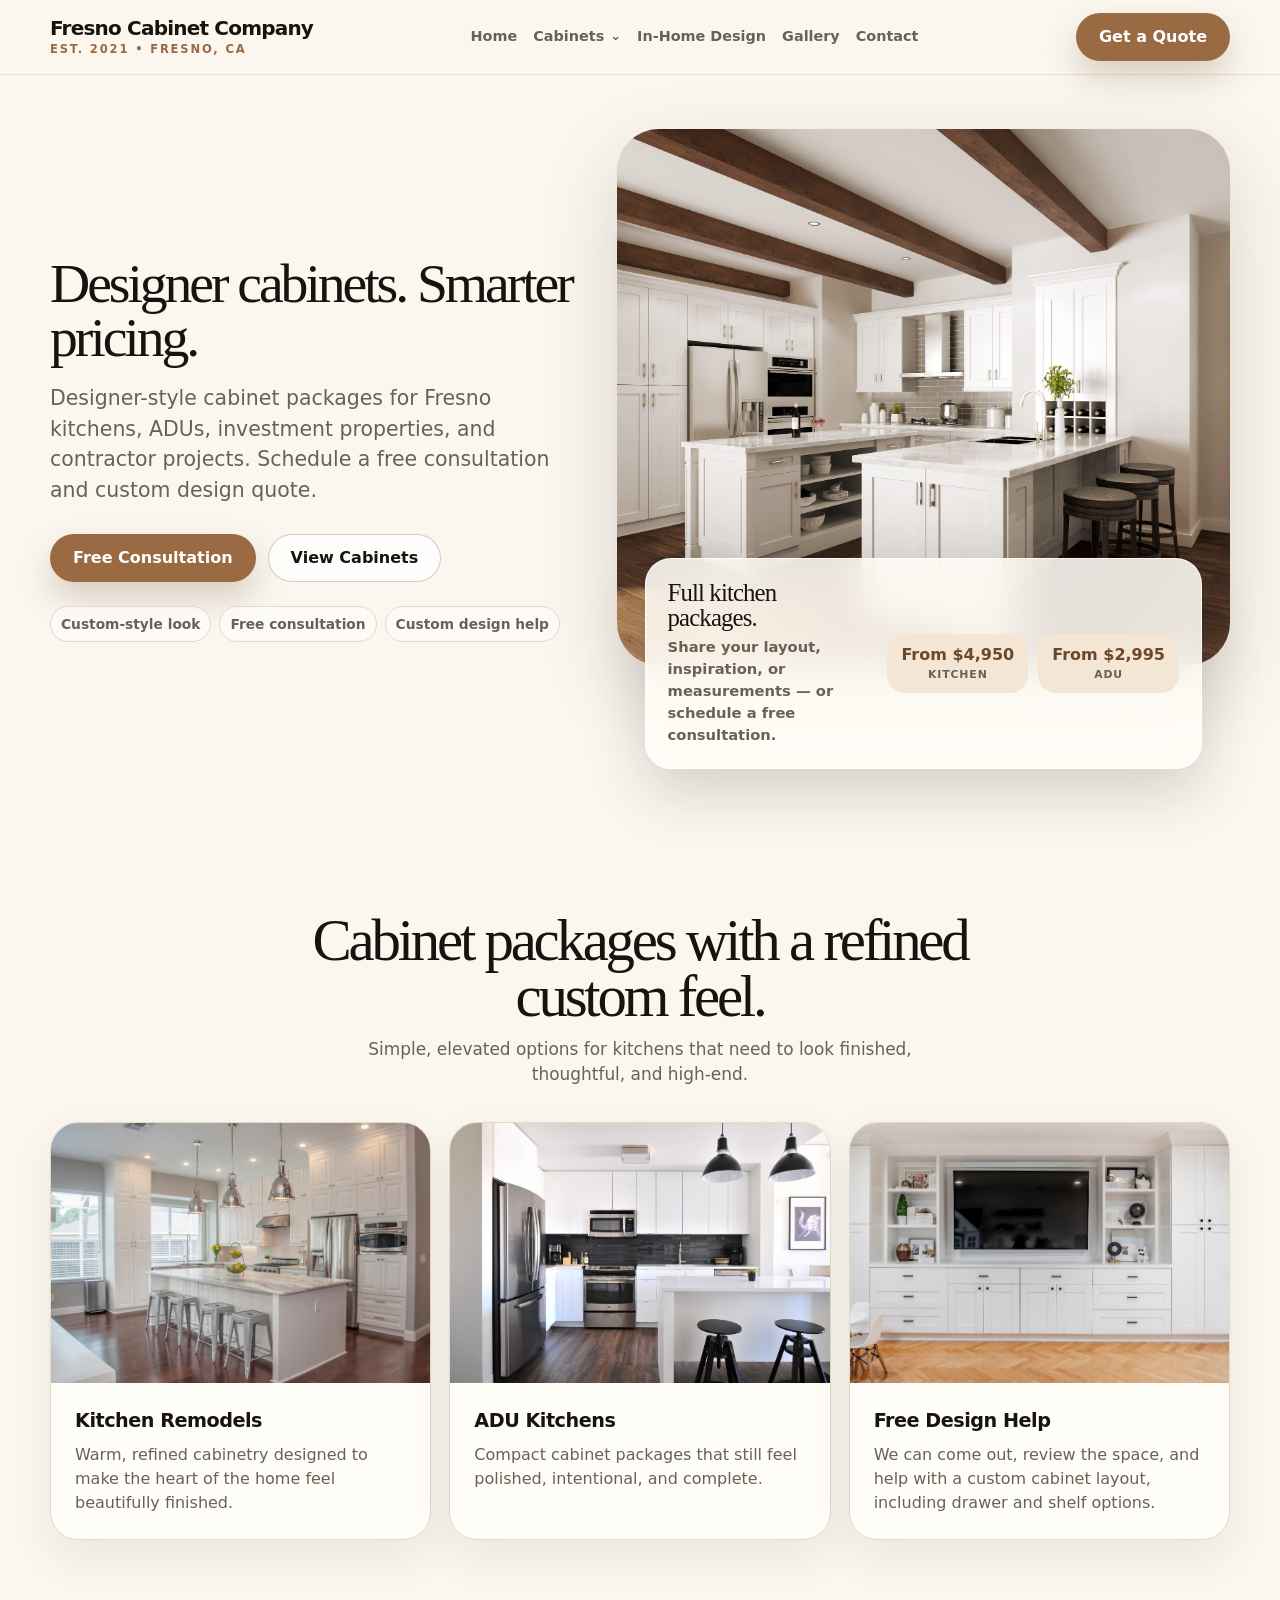
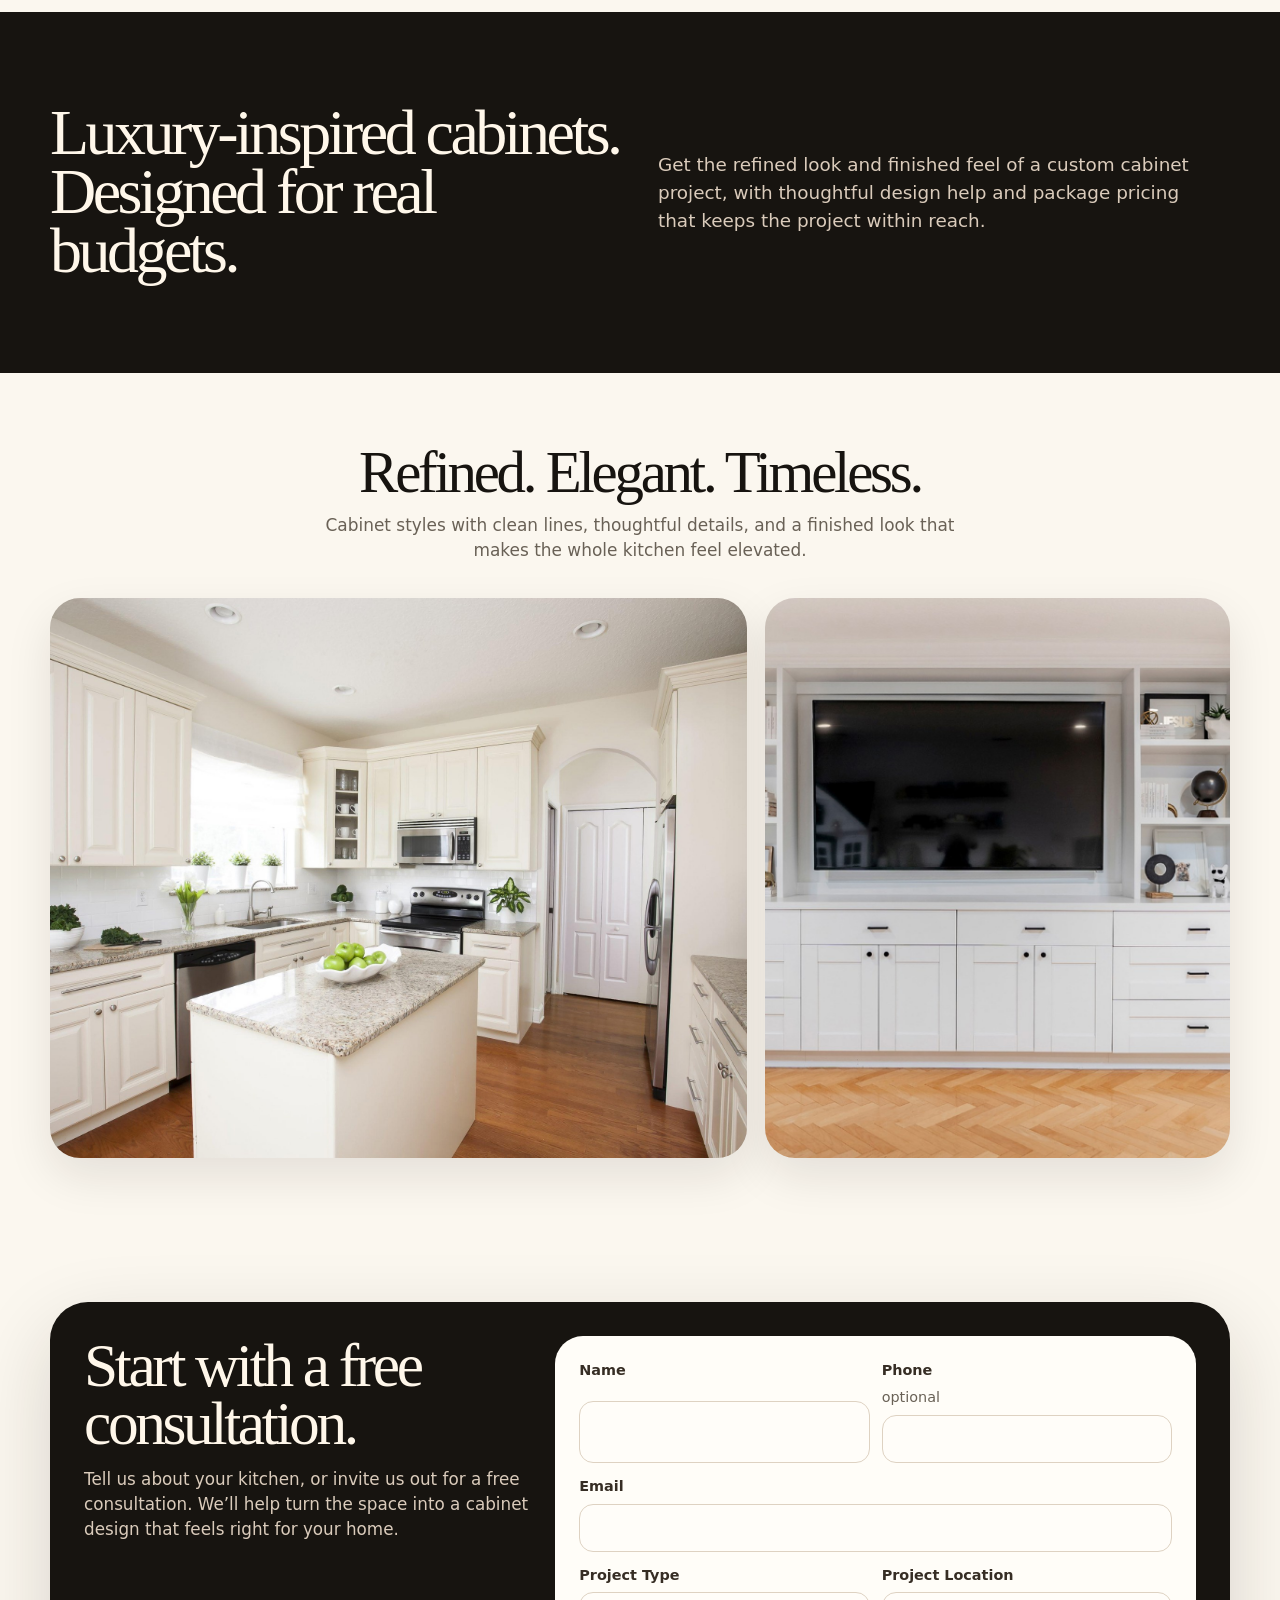
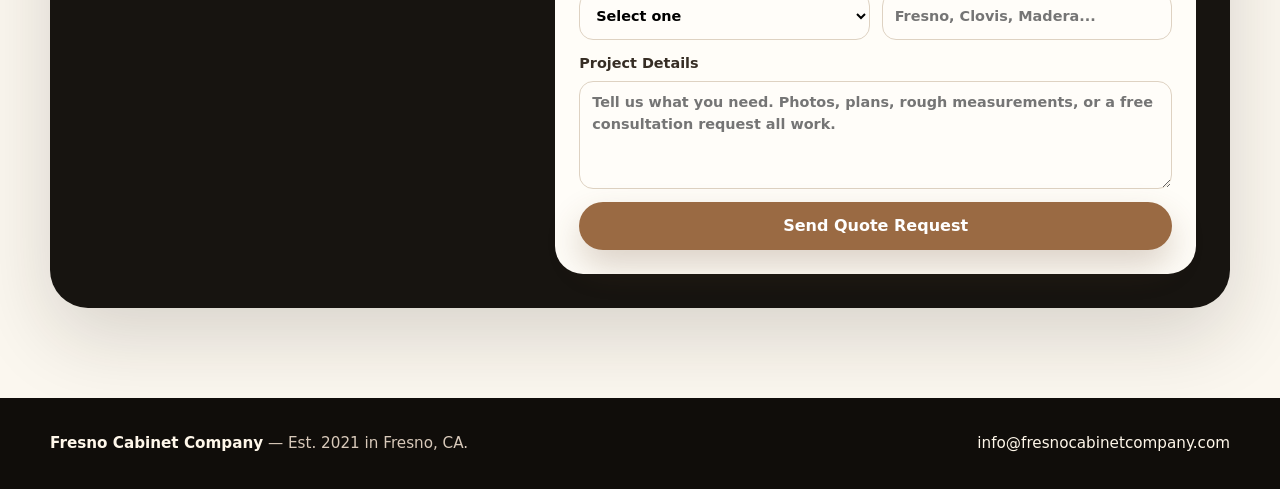
==== index.html @ 30e7e3d5 "Add files via upload" ====
<!doctype html>
<html lang="en">
<head>
  <meta charset="utf-8" />
  <meta name="viewport" content="width=device-width, initial-scale=1" />

  <title>Kitchen Cabinets Fresno | Fresno Cabinet Company</title>
  <meta name="description" content="Designer-style kitchen cabinets in Fresno with a refined custom look, free consultation, custom design help, and smart cabinet package pricing." />
  <meta name="keywords" content="kitchen cabinets Fresno, Fresno cabinets, cabinet packages Fresno, ADU cabinets Fresno, built in cabinets Fresno" />
  <meta name="robots" content="index, follow, max-image-preview:large" />
  <link rel="canonical" href="https://fresnocabinetcompany.com/" />

  <meta property="og:title" content="Kitchen Cabinets Fresno | Fresno Cabinet Company" />
  <meta property="og:description" content="Designer-style cabinet packages with a refined custom look, free consultation, and smart pricing." />
  <meta property="og:type" content="website" />
  <meta property="og:url" content="https://fresnocabinetcompany.com/" />
  <meta property="og:image" content="https://fresnocabinetcompany.com/assets/gallery/full/project-02.jpg" />

  <script type="application/ld+json">
  {
    "@context": "https://schema.org",
    "@type": ["LocalBusiness", "HomeAndConstructionBusiness"],
    "name": "Fresno Cabinet Company",
    "url": "https://fresnocabinetcompany.com/",
    "image": "assets/gallery/full/project-02.jpg",
    "description": "Fresno Cabinet Company supplies designer-style kitchen cabinet packages for Fresno homes, ADUs, investment properties, and contractor projects.",
    "email": "info@fresnocabinetcompany.com",
    "areaServed": ["Fresno, CA", "Clovis, CA", "Madera, CA", "Sanger, CA", "Central Valley, CA"],
    "priceRange": "$$",
    "makesOffer": [
      {"@type": "Offer", "name": "Kitchen Cabinet Packages"},
      {"@type": "Offer", "name": "ADU Cabinet Packages"},
      {"@type": "Offer", "name": "Free In-Home Cabinet Design Consultation"}
    ]
  }
  </script>

  <style>
    :root {
      --ink: #171410;
      --muted: #696156;
      --cream: #fbf7ef;
      --paper: #fffdf8;
      --line: #e5d9c8;
      --taupe: #9a6a43;
      --taupe-dark: #6c472a;
      --charcoal: #171410;
      --shadow: 0 28px 80px rgba(32, 24, 16, .16);
      --radius: 28px;
      --max: 1180px;
    }

    * { box-sizing: border-box; }
    html { scroll-behavior: smooth; }
    body {
      margin: 0;
      font-family: ui-sans-serif, system-ui, -apple-system, BlinkMacSystemFont, "Segoe UI", Arial, sans-serif;
      color: var(--ink);
      background: var(--cream);
      line-height: 1.5;
    }
    img { display: block; max-width: 100%; }
    a { color: inherit; text-decoration: none; }
    button, input, select, textarea { font: inherit; }
    .container { width: min(var(--max), calc(100% - 36px)); margin: 0 auto; }

    .header {
      position: sticky;
      top: 0;
      z-index: 50;
      background: rgba(251,247,239,.92);
      backdrop-filter: blur(16px);
      -webkit-backdrop-filter: blur(16px);
      border-bottom: 1px solid rgba(229,217,200,.75);
    }
    .nav {
      min-height: 74px;
      display: flex;
      align-items: center;
      justify-content: space-between;
      gap: 20px;
    }
    .brand {
      font-weight: 900;
      letter-spacing: -.04em;
      font-size: 1.25rem;
      line-height: 1;
    }
    .brand span {
      display: block;
      margin-top: 6px;
      color: var(--taupe);
      font-size: .72rem;
      letter-spacing: .16em;
      text-transform: uppercase;
    }
    .links {
      display: flex;
      align-items: center;
      gap: 16px;
      color: var(--muted);
      font-weight: 700;
      font-size: .9rem;
    }
    .links a:hover { color: var(--ink); }
    .dropdown { position: relative; display: flex; align-items: center; }
    .dropdown-toggle {
      display: inline-flex;
      align-items: center;
      gap: 6px;
      color: var(--muted);
      font-weight: 700;
    }
    .dropdown-toggle::after {
      content: "⌄";
      font-size: .9em;
      line-height: 1;
      transform: translateY(-1px);
    }
    .dropdown:hover .dropdown-toggle,
    .dropdown:focus-within .dropdown-toggle { color: var(--ink); }
    .dropdown-menu {
      position: absolute;
      top: calc(100% + 16px);
      left: 50%;
      transform: translateX(-50%) translateY(8px);
      min-width: 240px;
      padding: 10px;
      border-radius: 18px;
      background: rgba(255,253,248,.96);
      border: 1px solid rgba(229,217,200,.9);
      box-shadow: 0 22px 60px rgba(32,24,16,.16);
      backdrop-filter: blur(18px);
      -webkit-backdrop-filter: blur(18px);
      opacity: 0;
      pointer-events: none;
      transition: .18s ease;
    }
    .dropdown:hover .dropdown-menu,
    .dropdown:focus-within .dropdown-menu {
      opacity: 1;
      pointer-events: auto;
      transform: translateX(-50%) translateY(0);
    }
    .dropdown-menu a {
      display: block;
      padding: 11px 12px;
      border-radius: 12px;
      color: var(--ink);
      font-weight: 750;
      line-height: 1.2;
    }
    .dropdown-menu a:hover {
      background: #f3e6d5;
      color: var(--taupe-dark);
    }
    .dropdown-menu span {
      display: block;
      margin-top: 3px;
      color: var(--muted);
      font-size: .78rem;
      font-weight: 600;
    }

    .btn {
      display: inline-flex;
      align-items: center;
      justify-content: center;
      min-height: 48px;
      padding: 0 22px;
      border-radius: 999px;
      border: 1px solid transparent;
      font-weight: 850;
      cursor: pointer;
      transition: .2s ease;
      white-space: nowrap;
    }
    .btn:hover { transform: translateY(-1px); }
    .btn-primary {
      color: #fff;
      background: var(--taupe);
      box-shadow: 0 16px 34px rgba(106, 71, 42, .24);
    }
    .btn-primary:hover { background: var(--taupe-dark); }
    .btn-outline {
      background: rgba(255,255,255,.72);
      border-color: rgba(106, 71, 42, .28);
    }
    .btn-light {
      background: #fff7e9;
      color: var(--charcoal);
      box-shadow: 0 10px 26px rgba(0,0,0,.18);
    }

    .hero { padding: 54px 0 72px; }
    .hero-grid {
      display: grid;
      grid-template-columns: .92fr 1.08fr;
      gap: 44px;
      align-items: center;
    }
    .hero-copy { min-width: 0; }
    h1, h2 {
      font-family: Georgia, "Times New Roman", serif;
      font-weight: 500;
      letter-spacing: -.055em;
    }
    h1 {
      margin: 0 0 18px;
      font-size: clamp(2.35rem, 4.35vw, 4.15rem);
      line-height: .98;
      max-width: 620px;
    }
    .hero p {
      margin: 0 0 28px;
      max-width: 590px;
      color: var(--muted);
      font-size: clamp(1.08rem, 1.65vw, 1.28rem);
    }
    .hero-actions {
      display: flex;
      flex-wrap: wrap;
      gap: 12px;
      margin-bottom: 24px;
    }
    .proof-line {
      display: flex;
      flex-wrap: nowrap;
      gap: 8px;
      color: var(--muted);
      font-weight: 750;
      font-size: .86rem;
    }
    .proof-line span {
      padding: 7px 10px;
      border: 1px solid var(--line);
      border-radius: 999px;
      background: rgba(255,255,255,.6);
      white-space: nowrap;
    }

    .hero-photo {
      position: relative;
      min-height: 640px;
    }
    .hero-photo-frame {
      position: absolute;
      inset: 0 0 104px 0;
      border-radius: 42px;
      overflow: hidden;
      box-shadow: var(--shadow);
      background: #ddd;
    }
    .hero-photo-frame img {
      width: 100%;
      height: 100%;
      object-fit: cover;
    }
    .hero-card {
      position: absolute;
      left: 28px;
      right: 28px;
      bottom: 0;
      padding: 22px;
      border-radius: 26px;
      background: rgba(255,253,248,.88);
      border: 1px solid rgba(255,255,255,.78);
      backdrop-filter: blur(18px) saturate(130%);
      -webkit-backdrop-filter: blur(18px) saturate(130%);
      box-shadow: 0 22px 60px rgba(32,24,16,.18);
      display: grid;
      grid-template-columns: 1fr auto;
      gap: 18px;
      align-items: center;
    }
    .hero-card strong {
      display: block;
      margin-bottom: 5px;
      font-family: Georgia, "Times New Roman", serif;
      font-size: 1.55rem;
      line-height: 1;
      letter-spacing: -.035em;
      font-weight: 500;
      color: var(--ink);
    }
    .hero-card span {
      display: block;
      color: var(--muted);
      font-size: .92rem;
      font-weight: 700;
    }
    .hero-card-prices {
      display: flex;
      gap: 10px;
      align-items: stretch;
    }
    .hero-card-price {
      min-width: 128px;
      padding: 13px 14px;
      border-radius: 18px;
      background: #f3e6d5;
      color: var(--taupe-dark);
      text-align: center;
      font-weight: 900;
      line-height: 1.05;
      white-space: nowrap;
    }
    .hero-card-price small {
      display: block;
      margin-top: 5px;
      color: var(--muted);
      font-size: .68rem;
      letter-spacing: .08em;
      text-transform: uppercase;
    }

    section { padding: 72px 0; }
    .section-head {
      max-width: 760px;
      margin: 0 auto 34px;
      text-align: center;
    }
    .section-head h2 {
      margin: 0 0 12px;
      font-size: clamp(2.25rem, 4.6vw, 4rem);
      line-height: .95;
    }
    .section-head p {
      margin: 0 auto;
      color: var(--muted);
      font-size: 1.06rem;
      max-width: 640px;
    }

    .cards {
      display: grid;
      grid-template-columns: repeat(3, 1fr);
      gap: 18px;
    }
    .card {
      background: var(--paper);
      border: 1px solid var(--line);
      border-radius: var(--radius);
      overflow: hidden;
      box-shadow: 0 18px 46px rgba(32,24,16,.075);
    }
    .card img {
      width: 100%;
      height: 260px;
      object-fit: cover;
      background: #ddd;
    }
    .card-body { padding: 24px; }
    .card h3 {
      margin: 0 0 8px;
      font-size: 1.2rem;
      letter-spacing: -.025em;
    }
    .card p { margin: 0; color: var(--muted); }

    .statement {
      background: var(--charcoal);
      color: #fff7ea;
      padding: 92px 0;
    }
    .statement-grid {
      display: grid;
      grid-template-columns: 1fr 1fr;
      gap: 36px;
      align-items: center;
    }
    .statement h2 {
      margin: 0;
      font-size: clamp(2.4rem, 5vw, 4.8rem);
      line-height: .92;
    }
    .statement p {
      margin: 0;
      color: #dacbbb;
      font-size: 1.15rem;
      max-width: 560px;
    }

    .gallery-grid {
      display: grid;
      grid-template-columns: 1.2fr .8fr;
      gap: 18px;
    }
    .gallery-grid img {
      width: 100%;
      object-fit: cover;
      border-radius: 30px;
      box-shadow: 0 18px 46px rgba(32,24,16,.1);
      background: #ddd;
    }
    .gallery-main { height: 560px; }
    .gallery-stack { display: grid; gap: 18px; }
    .gallery-stack img { height: 271px; }
    .gallery-stack img:only-child { height: 560px; }

    .quote { padding-bottom: 90px; }
    .quote-box {
      display: grid;
      grid-template-columns: .82fr 1.18fr;
      gap: 26px;
      background: var(--charcoal);
      color: #fff7ea;
      border-radius: 38px;
      padding: 34px;
      box-shadow: var(--shadow);
    }
    .quote-copy h2 {
      margin: 0 0 14px;
      font-size: clamp(2.25rem, 4.8vw, 4.3rem);
      line-height: .95;
    }
    .quote-copy p { margin: 0; color: #dacbbb; font-size: 1.05rem; }
    form {
      display: grid;
      gap: 13px;
      background: var(--paper);
      color: var(--ink);
      border-radius: 28px;
      padding: 24px;
    }
    .form-row {
      display: grid;
      grid-template-columns: 1fr 1fr;
      gap: 12px;
    }
    label {
      display: grid;
      gap: 6px;
      font-weight: 800;
      color: #362d24;
      font-size: .9rem;
    }
    input, select, textarea {
      width: 100%;
      min-height: 48px;
      padding: 10px 12px;
      border-radius: 14px;
      border: 1px solid #ded2c2;
      background: #fffdf9;
      outline: none;
    }
    input:focus, select:focus, textarea:focus {
      border-color: var(--taupe);
      box-shadow: 0 0 0 4px rgba(154,106,67,.14);
    }
    textarea { min-height: 108px; resize: vertical; }

    footer {
      background: #100d0a;
      color: #d8c9ba;
      padding: 34px 0;
      font-size: .95rem;
    }
    .footer-inner {
      display: flex;
      justify-content: space-between;
      align-items: center;
      gap: 20px;
      flex-wrap: wrap;
    }
    footer strong { color: #fff7ea; }
    footer a { color: #fff7ea; }

    @media (max-width: 1120px) {
      .links { display: none; }
      .hero-grid, .statement-grid, .quote-box, .gallery-grid { grid-template-columns: 1fr; }
      .hero-photo { min-height: 540px; }
      .cards { grid-template-columns: 1fr; }
    }

    @media (max-width: 640px) {
      .container { width: min(var(--max), calc(100% - 28px)); }
      .nav { min-height: 66px; }
      .brand { font-size: 1.05rem; }
      .brand span { font-size: .64rem; letter-spacing: .13em; }
      .nav > .btn { min-height: 40px; padding: 0 14px; font-size: .86rem; }

      .hero { padding: 22px 0 48px; }
      .hero-grid {
        display: flex;
        flex-direction: column;
        gap: 24px;
        align-items: stretch;
      }
      .hero-photo {
        order: 1;
        min-height: 430px;
        margin-top: 2px;
      }
      .hero-photo-frame {
        inset: 0 0 128px 0;
        border-radius: 28px;
      }
      .hero-card {
        left: 12px;
        right: 12px;
        bottom: 0;
        padding: 15px;
        border-radius: 22px;
        grid-template-columns: 1fr;
        gap: 12px;
      }
      .hero-card strong {
        font-size: 1.18rem;
        margin-bottom: 4px;
      }
      .hero-card span {
        font-size: .82rem;
        line-height: 1.35;
      }
      .hero-card-prices {
        display: grid;
        grid-template-columns: 1fr 1fr;
        gap: 8px;
      }
      .hero-card-price {
        min-width: 0;
        padding: 11px 10px;
        font-size: .84rem;
      }
      .hero-card-price small { font-size: .6rem; }

      .hero-copy {
        order: 2;
        text-align: center;
      }
      h1 {
        margin: 0 auto 12px;
        font-size: clamp(2.05rem, 9.7vw, 3rem);
        line-height: .98;
        max-width: 360px;
      }
      .hero p {
        margin: 0 auto 18px;
        max-width: 340px;
        font-size: .98rem;
        line-height: 1.48;
      }
      .hero-actions {
        justify-content: center;
        gap: 10px;
        margin-bottom: 16px;
      }
      .hero-actions .btn {
        min-height: 44px;
        padding: 0 16px;
        font-size: .9rem;
      }
      .proof-line {
        justify-content: center;
        flex-wrap: wrap;
        gap: 7px;
        font-size: .78rem;
      }
      .proof-line span { padding: 6px 9px; }

      section { padding: 52px 0; }
      .section-head h2 { font-size: clamp(2rem, 10vw, 3rem); }
      .gallery-main, .gallery-stack img, .gallery-stack img:only-child { height: 280px; }
      .form-row { grid-template-columns: 1fr; }
      .quote-box { padding: 22px; border-radius: 30px; }
      .footer-inner { align-items: flex-start; }
    }
  </style>
</head>

<body>
  <header class="header">
    <div class="container nav">
      <a class="brand" href="#top">
        Fresno Cabinet Company
        <span>Est. 2021 • Fresno, CA</span>
      </a>
      <nav class="links" aria-label="Main navigation">
        <a href="#top">Home</a>
        <div class="dropdown">
          <a class="dropdown-toggle" href="#packages">Cabinets</a>
          <div class="dropdown-menu" aria-label="Cabinet pages">
            <a href="kitchen-cabinets.html">Kitchen Cabinets<span>Full kitchen packages</span></a>
            <a href="adu-packages.html">ADU Cabinets<span>Compact kitchens and guest spaces</span></a>
            <a href="built-in-cabinets.html">Built-In Cabinets<span>Storage, media walls, office, and more</span></a>
            <a href="in-home-design.html">Custom Design Help<span>Layouts, drawers, shelves, and options</span></a>
          </div>
        </div>
        <a href="in-home-design.html">In-Home Design</a>
        <a href="gallery.html">Gallery</a>
        <a href="#quote">Contact</a>
      </nav>
      <a class="btn btn-primary" href="#quote">Get a Quote</a>
    </div>
  </header>

  <main id="top">
    <section class="hero">
      <div class="container hero-grid">
        <div class="hero-copy">
          <h1>Designer cabinets. Smarter pricing.</h1>
          <p>Designer-style cabinet packages for Fresno kitchens, ADUs, investment properties, and contractor projects. Schedule a free consultation and custom design quote.</p>
          <div class="hero-actions">
            <a class="btn btn-primary" href="#quote">Free Consultation</a>
            <a class="btn btn-outline" href="#packages">View Cabinets</a>
          </div>
          <div class="proof-line">
            <span>Custom-style look</span>
            <span>Free consultation</span>
            <span>Custom design help</span>
          </div>
        </div>

        <div class="hero-photo" aria-label="Featured kitchen cabinet package">
          <div class="hero-photo-frame">
            <img src="assets/gallery/full/project-02.jpg" alt="Bright kitchen with white shaker cabinets and a large island" />
          </div>

          <div class="hero-card">
            <div>
              <strong>Full kitchen packages.</strong>
              <span>Share your layout, inspiration, or measurements — or schedule a free consultation.</span>
            </div>
            <div class="hero-card-prices" aria-label="Starting package pricing">
              <div class="hero-card-price">From $4,950<small>Kitchen</small></div>
              <div class="hero-card-price">From $2,995<small>ADU</small></div>
            </div>
          </div>
        </div>
      </div>
    </section>

    <section id="packages">
      <div class="container">
        <div class="section-head">
          <h2>Cabinet packages with a refined custom feel.</h2>
          <p>Simple, elevated options for kitchens that need to look finished, thoughtful, and high-end.</p>
        </div>

        <div class="cards">
          <article class="card">
            <img src="assets/img/kitchen-hero.jpg" alt="Finished kitchen cabinet remodel inspiration" />
            <div class="card-body">
              <h3>Kitchen Remodels</h3>
              <p>Warm, refined cabinetry designed to make the heart of the home feel beautifully finished.</p>
            </div>
          </article>

          <article class="card">
            <img src="assets/gallery/full/project-04.jpg" alt="Compact white cabinet kitchen inspiration" />
            <div class="card-body">
              <h3>ADU Kitchens</h3>
              <p>Compact cabinet packages that still feel polished, intentional, and complete.</p>
            </div>
          </article>

          <article class="card">
            <img src="assets/img/built-in-hero.jpg" alt="Built-in cabinet design inspiration" />
            <div class="card-body">
              <h3>Free Design Help</h3>
              <p>We can come out, review the space, and help with a custom cabinet layout, including drawer and shelf options.</p>
            </div>
          </article>
        </div>
      </div>
    </section>

    <section class="statement">
      <div class="container statement-grid">
        <h2>Luxury-inspired cabinets. Designed for real budgets.</h2>
        <p>Get the refined look and finished feel of a custom cabinet project, with thoughtful design help and package pricing that keeps the project within reach.</p>
      </div>
    </section>

    <section id="gallery">
      <div class="container">
        <div class="section-head">
          <h2>Refined. Elegant. Timeless.</h2>
          <p>Cabinet styles with clean lines, thoughtful details, and a finished look that makes the whole kitchen feel elevated.</p>
        </div>

        <div class="gallery-grid">
          <img class="gallery-main" src="assets/gallery/full/project-30.jpg" alt="White shaker kitchen cabinets with range hood" />
          <div class="gallery-stack">
            <img src="assets/gallery/full/project-15.jpg" alt="Elegant cabinet inspiration with a warm finished look" />
          </div>
        </div>
      </div>
    </section>

    <section id="quote" class="quote">
      <div class="container">
        <div class="quote-box">
          <div class="quote-copy">
            <h2>Start with a free consultation.</h2>
            <p>Tell us about your kitchen, or invite us out for a free consultation. We’ll help turn the space into a cabinet design that feels right for your home.</p>
          </div>

          <form action="mailto:info@fresnocabinetcompany.com" method="post" enctype="text/plain">
            <div class="form-row">
              <label>Name<input name="name" autocomplete="name" required /></label>
              <label>Phone <span style="font-weight:500;color:var(--muted);">optional</span><input name="phone" autocomplete="tel" /></label>
            </div>
            <label>Email<input type="email" name="email" autocomplete="email" required /></label>
            <div class="form-row">
              <label>
                Project Type
                <select name="project_type">
                  <option value="">Select one</option>
                  <option>Kitchen remodel</option>
                  <option>ADU / guest house</option>
                  <option>Investment property</option>
                  <option>Contractor project</option>
                  <option>Free in-home consultation</option>
                  <option>Other</option>
                </select>
              </label>
              <label>Project Location<input name="location" placeholder="Fresno, Clovis, Madera..." /></label>
            </div>
            <label>Project Details<textarea name="message" placeholder="Tell us what you need. Photos, plans, rough measurements, or a free consultation request all work." required></textarea></label>
            <button class="btn btn-primary" type="submit">Send Quote Request</button>
          </form>
        </div>
      </div>
    </section>
  </main>

  <footer>
    <div class="container footer-inner">
      <div><strong>Fresno Cabinet Company</strong> — Est. 2021 in Fresno, CA.</div>
      <div><a href="mailto:info@fresnocabinetcompany.com">info@fresnocabinetcompany.com</a></div>
    </div>
  </footer>
</body>
</html>
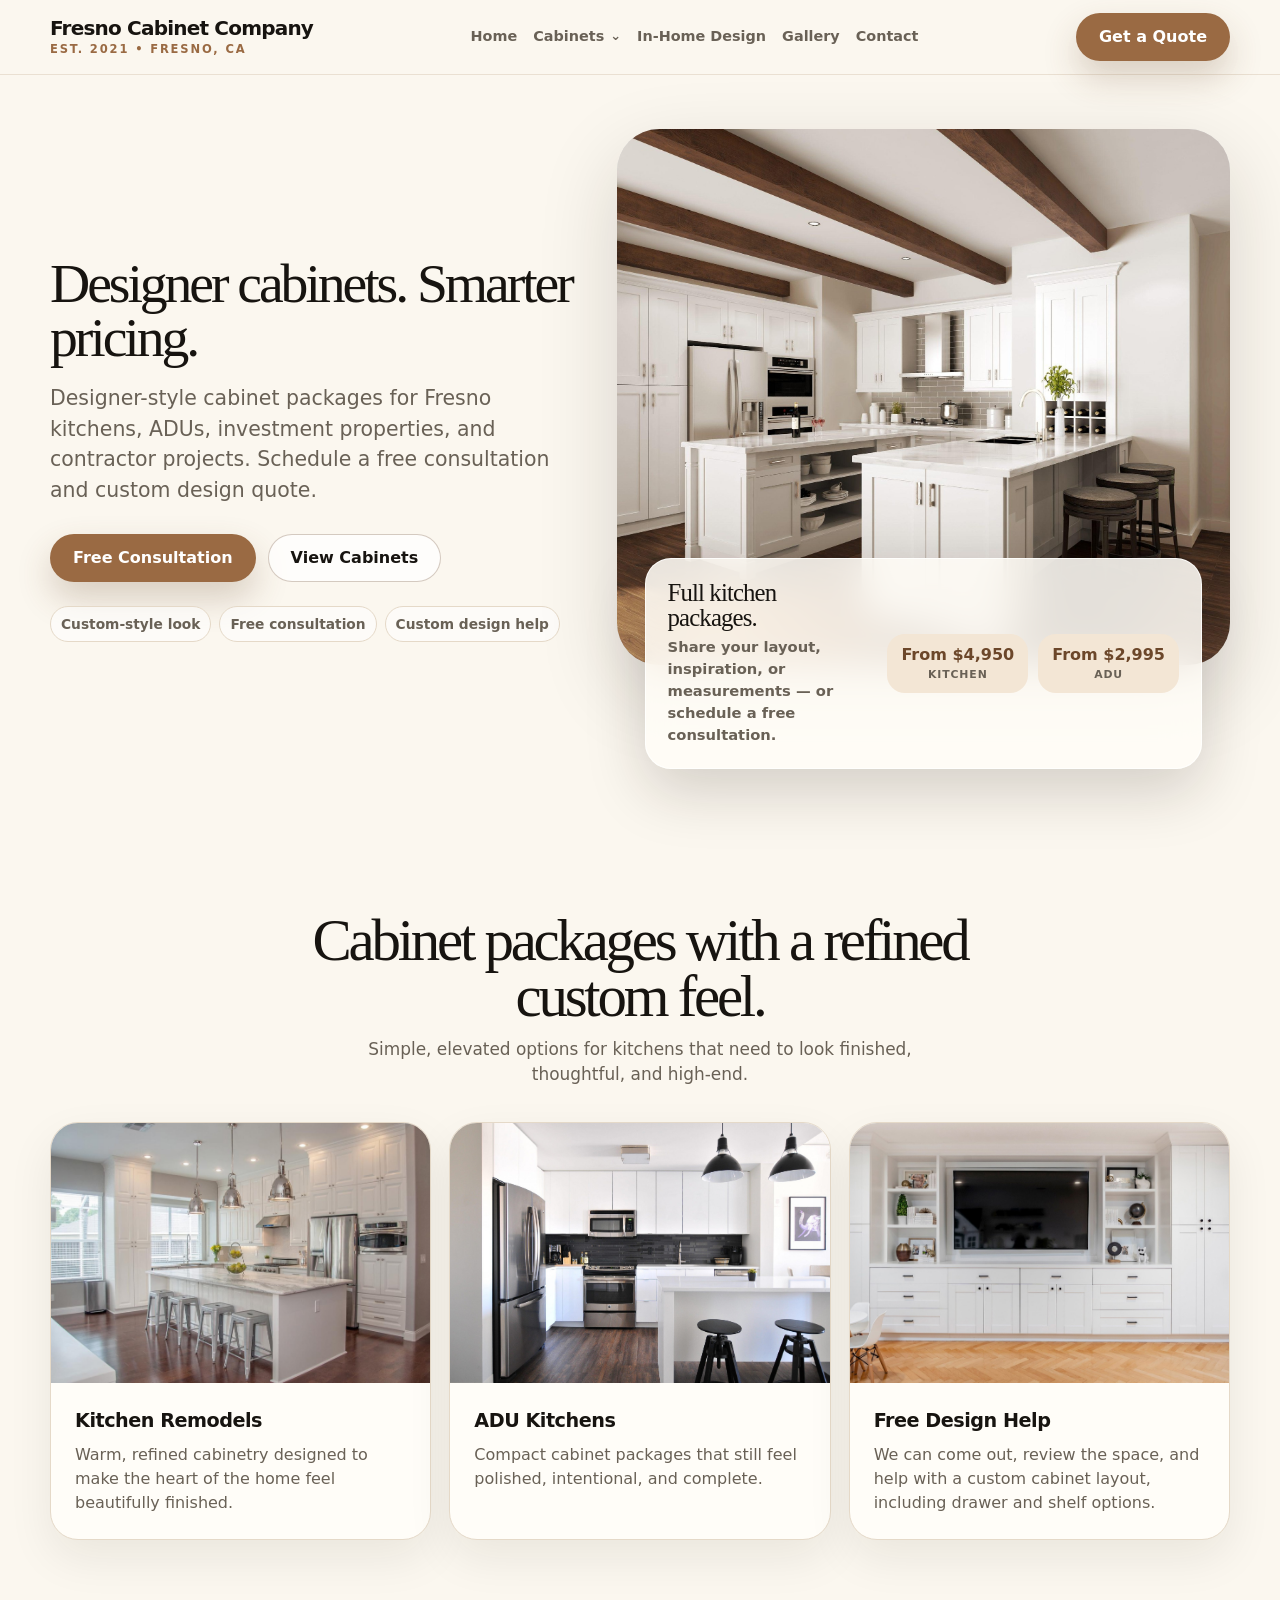
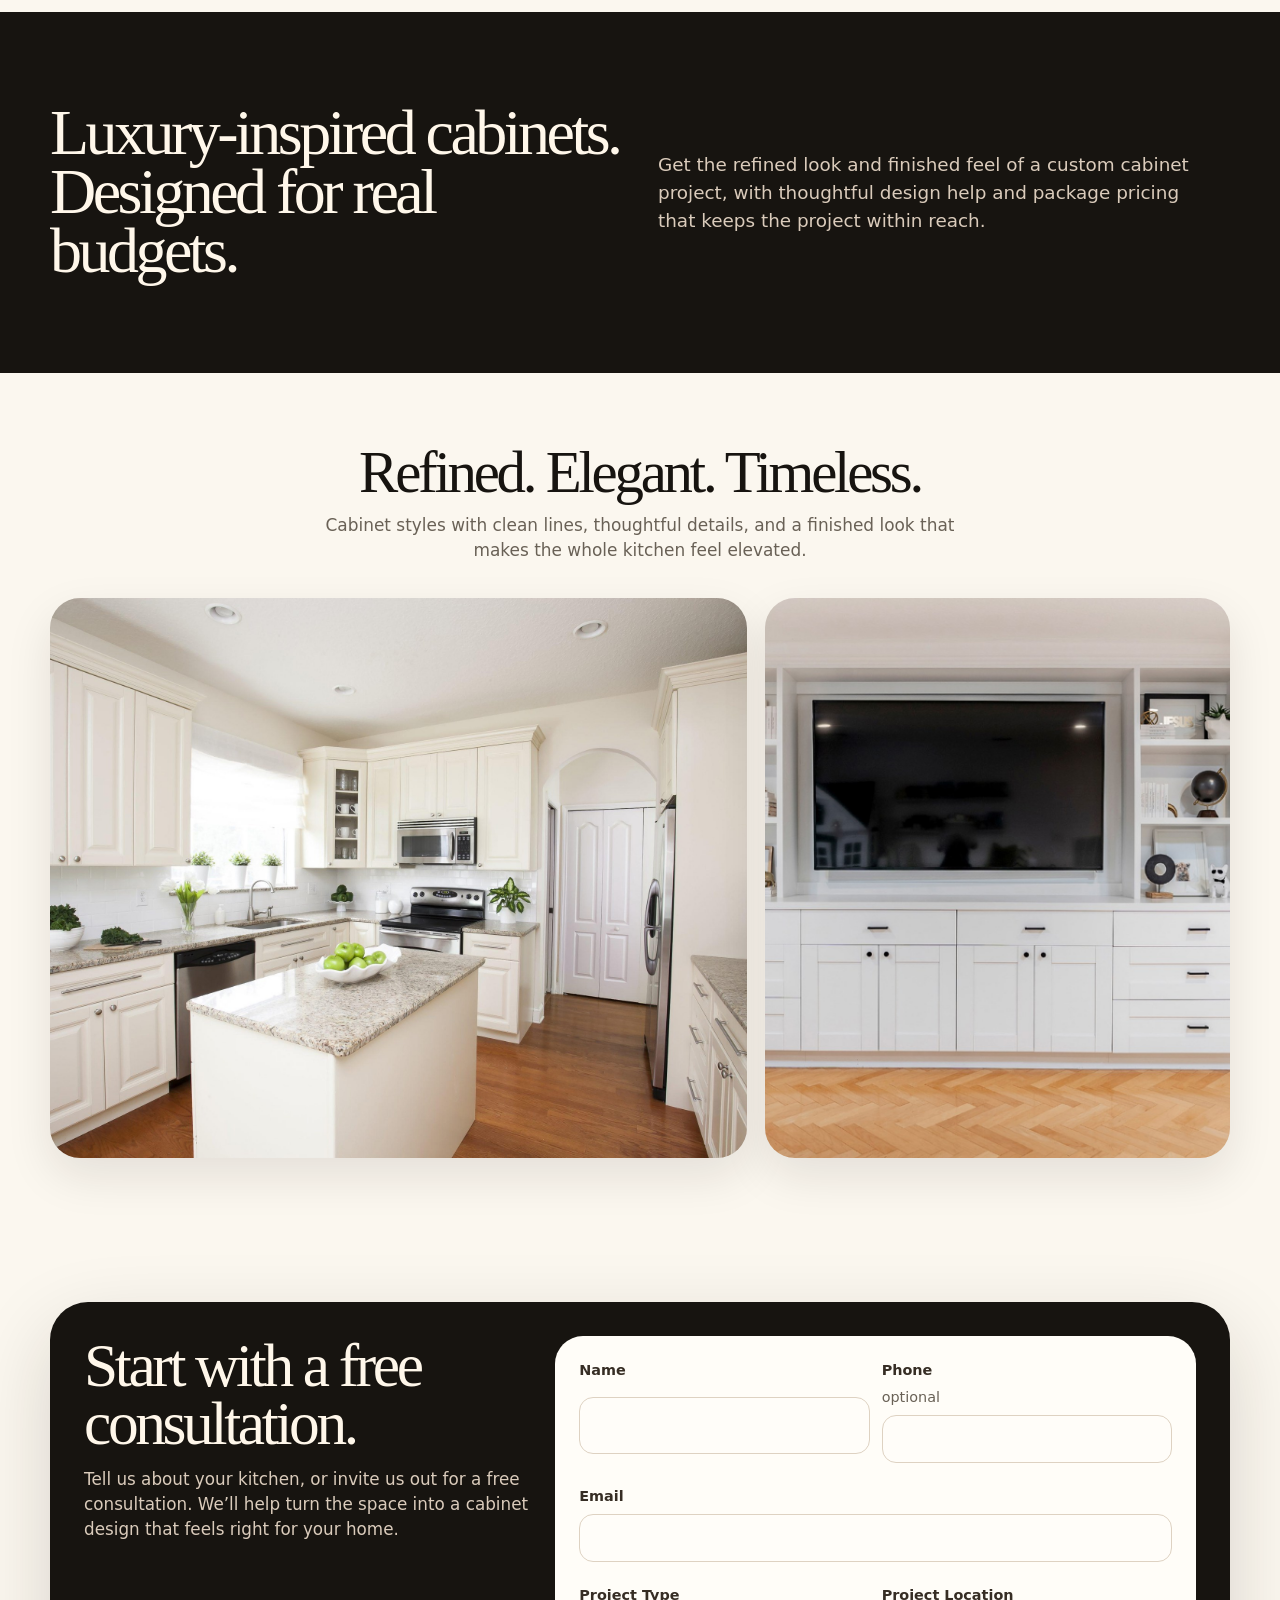
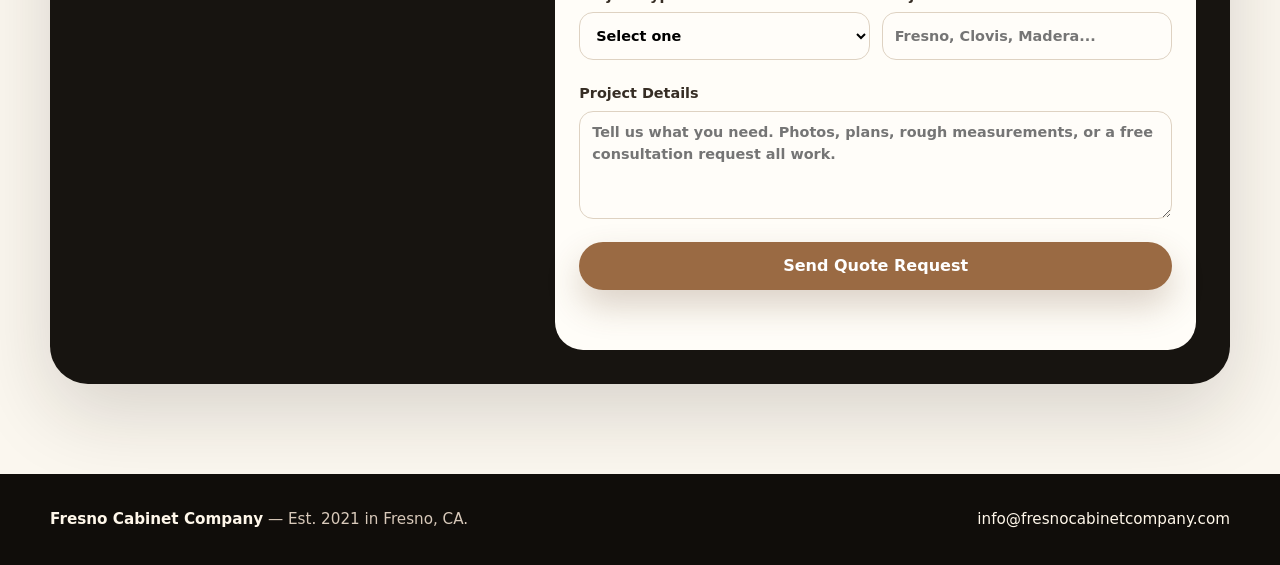
==== commit cd8a45f1: "Add files via upload" ====
--- a/index.html
+++ b/index.html
@@ -35,6 +35,11 @@
   }
   </script>
 
+  <!-- Google tag (gtag.js) -->
+  <!-- Replace GA4_MEASUREMENT_ID here if needed -->
+  <script async src="https://www.googletagmanager.com/gtag/js?id=GA4_MEASUREMENT_ID"></script>
+  <script src="shared/tracking.js" defer></script>
+
   <style>
     :root {
       --ink: #171410;
@@ -191,6 +196,11 @@
       color: var(--charcoal);
       box-shadow: 0 10px 26px rgba(0,0,0,.18);
     }
+    .btn[disabled] {
+      opacity: .72;
+      cursor: not-allowed;
+      transform: none;
+    }
 
     .hero { padding: 54px 0 72px; }
     .hero-grid {
@@ -449,6 +459,28 @@
       box-shadow: 0 0 0 4px rgba(154,106,67,.14);
     }
     textarea { min-height: 108px; resize: vertical; }
+    .field-error {
+      display: block;
+      margin-top: 4px;
+      font-size: .84rem;
+      color: #8a3b2e;
+      font-weight: 700;
+    }
+    .form-status {
+      margin: 2px 0 0;
+      font-size: .95rem;
+      color: var(--muted);
+      min-height: 1.4em;
+    }
+    .form-status.is-error { color: #8a3b2e; }
+    .hp-field {
+      position: absolute !important;
+      left: -9999px !important;
+      opacity: 0 !important;
+      pointer-events: none !important;
+      height: 0 !important;
+      overflow: hidden !important;
+    }
 
     footer {
       background: #100d0a;
@@ -591,7 +623,7 @@
         <a href="gallery.html">Gallery</a>
         <a href="#quote">Contact</a>
       </nav>
-      <a class="btn btn-primary" href="#quote">Get a Quote</a>
+      <a class="btn btn-primary js-track-consultation" data-track-location="index_header" href="#quote">Get a Quote</a>
     </div>
   </header>
 
@@ -602,7 +634,7 @@
           <h1>Designer cabinets. Smarter pricing.</h1>
           <p>Designer-style cabinet packages for Fresno kitchens, ADUs, investment properties, and contractor projects. Schedule a free consultation and custom design quote.</p>
           <div class="hero-actions">
-            <a class="btn btn-primary" href="#quote">Free Consultation</a>
+            <a class="btn btn-primary js-track-consultation" data-track-location="index_hero" href="#quote">Free Consultation</a>
             <a class="btn btn-outline" href="#packages">View Cabinets</a>
           </div>
           <div class="proof-line">
@@ -697,16 +729,30 @@
             <p>Tell us about your kitchen, or invite us out for a free consultation. We’ll help turn the space into a cabinet design that feels right for your home.</p>
           </div>
 
-          <form action="mailto:info@fresnocabinetcompany.com" method="post" enctype="text/plain">
+          <form id="homeQuoteForm" method="post" action="FORM_ENDPOINT_HERE" novalidate>
             <div class="form-row">
-              <label>Name<input name="name" autocomplete="name" required /></label>
-              <label>Phone <span style="font-weight:500;color:var(--muted);">optional</span><input name="phone" autocomplete="tel" /></label>
+              <label>
+                Name
+                <input id="name" name="name" autocomplete="name" required />
+                <span class="field-error" id="nameError" aria-live="polite"></span>
+              </label>
+              <label>
+                Phone <span style="font-weight:500;color:var(--muted);">optional</span>
+                <input id="phone" name="phone" autocomplete="tel" />
+                <span class="field-error" id="phoneError" aria-live="polite"></span>
+              </label>
             </div>
-            <label>Email<input type="email" name="email" autocomplete="email" required /></label>
+
+            <label>
+              Email
+              <input id="email" type="email" name="email" autocomplete="email" required />
+              <span class="field-error" id="emailError" aria-live="polite"></span>
+            </label>
+
             <div class="form-row">
               <label>
                 Project Type
-                <select name="project_type">
+                <select id="project_type" name="project_type" required>
                   <option value="">Select one</option>
                   <option>Kitchen remodel</option>
                   <option>ADU / guest house</option>
@@ -715,11 +761,33 @@
                   <option>Free in-home consultation</option>
                   <option>Other</option>
                 </select>
+                <span class="field-error" id="projectTypeError" aria-live="polite"></span>
               </label>
-              <label>Project Location<input name="location" placeholder="Fresno, Clovis, Madera..." /></label>
+              <label>
+                Project Location
+                <input id="location" name="location" placeholder="Fresno, Clovis, Madera..." required />
+                <span class="field-error" id="locationError" aria-live="polite"></span>
+              </label>
             </div>
-            <label>Project Details<textarea name="message" placeholder="Tell us what you need. Photos, plans, rough measurements, or a free consultation request all work." required></textarea></label>
-            <button class="btn btn-primary" type="submit">Send Quote Request</button>
+
+            <label>
+              Project Details
+              <textarea id="message" name="message" placeholder="Tell us what you need. Photos, plans, rough measurements, or a free consultation request all work." required></textarea>
+              <span class="field-error" id="messageError" aria-live="polite"></span>
+            </label>
+
+            <div class="hp-field" aria-hidden="true">
+              <label>
+                Website
+                <input type="text" name="website" tabindex="-1" autocomplete="off" />
+              </label>
+            </div>
+
+            <input type="hidden" name="_subject" value="New Fresno Cabinet Company homepage quote request" />
+            <input type="hidden" name="source_page" value="index.html" />
+
+            <button class="btn btn-primary js-track-consultation" data-track-location="index_quote_form_submit" type="submit" id="submitButton">Send Quote Request</button>
+            <p class="form-status" id="formStatus" aria-live="polite"></p>
           </form>
         </div>
       </div>
@@ -729,8 +797,128 @@
   <footer>
     <div class="container footer-inner">
       <div><strong>Fresno Cabinet Company</strong> — Est. 2021 in Fresno, CA.</div>
-      <div><a href="mailto:info@fresnocabinetcompany.com">info@fresnocabinetcompany.com</a></div>
+      <div><a href="mailto:info@fresnocabinetcompany.com" class="js-track-email">info@fresnocabinetcompany.com</a></div>
     </div>
   </footer>
+
+  <script>
+    const FORM_ENDPOINT = 'FORM_ENDPOINT_HERE';
+    const THANK_YOU_URL = '/thank-you.html';
+
+    const form = document.getElementById('homeQuoteForm');
+    const submitButton = document.getElementById('submitButton');
+    const formStatus = document.getElementById('formStatus');
+
+    const fields = {
+      name: document.getElementById('name'),
+      phone: document.getElementById('phone'),
+      email: document.getElementById('email'),
+      project_type: document.getElementById('project_type'),
+      location: document.getElementById('location'),
+      message: document.getElementById('message')
+    };
+
+    const errors = {
+      name: document.getElementById('nameError'),
+      phone: document.getElementById('phoneError'),
+      email: document.getElementById('emailError'),
+      project_type: document.getElementById('projectTypeError'),
+      location: document.getElementById('locationError'),
+      message: document.getElementById('messageError')
+    };
+
+    function clearErrors() {
+      Object.values(errors).forEach(el => el.textContent = '');
+      formStatus.textContent = '';
+      formStatus.classList.remove('is-error');
+    }
+
+    function validateEmail(value) {
+      return /^[^\s@]+@[^\s@]+\.[^\s@]+$/.test(value.trim());
+    }
+
+    function validatePhone(value) {
+      if (!value.trim()) return true;
+      const digits = value.replace(/\D/g, '');
+      return digits.length >= 10;
+    }
+
+    function validateForm() {
+      clearErrors();
+      let valid = true;
+
+      if (!fields.name.value.trim()) {
+        errors.name.textContent = 'Please enter your name.';
+        valid = false;
+      }
+
+      if (!fields.email.value.trim()) {
+        errors.email.textContent = 'Please enter your email.';
+        valid = false;
+      } else if (!validateEmail(fields.email.value)) {
+        errors.email.textContent = 'Please enter a valid email address.';
+        valid = false;
+      }
+
+      if (!validatePhone(fields.phone.value)) {
+        errors.phone.textContent = 'Please enter a valid phone number.';
+        valid = false;
+      }
+
+      if (!fields.project_type.value.trim()) {
+        errors.project_type.textContent = 'Please select a project type.';
+        valid = false;
+      }
+
+      if (!fields.location.value.trim()) {
+        errors.location.textContent = 'Please enter the project location.';
+        valid = false;
+      }
+
+      if (!fields.message.value.trim()) {
+        errors.message.textContent = 'Please tell us a little about your project.';
+        valid = false;
+      }
+
+      return valid;
+    }
+
+    form.addEventListener('submit', async (event) => {
+      event.preventDefault();
+
+      if (!validateForm()) return;
+
+      const formData = new FormData(form);
+
+      if ((formData.get('website') || '').trim() !== '') {
+        formStatus.textContent = 'Unable to submit right now.';
+        formStatus.classList.add('is-error');
+        return;
+      }
+
+      submitButton.disabled = true;
+      formStatus.textContent = 'Sending your request...';
+
+      try {
+        const response = await fetch(FORM_ENDPOINT, {
+          method: 'POST',
+          headers: {
+            'Accept': 'application/json'
+          },
+          body: formData
+        });
+
+        if (!response.ok) {
+          throw new Error('Submission failed');
+        }
+
+        window.location.href = THANK_YOU_URL;
+      } catch (error) {
+        formStatus.textContent = 'There was a problem sending your request. Please try again.';
+        formStatus.classList.add('is-error');
+        submitButton.disabled = false;
+      }
+    });
+  </script>
 </body>
 </html>
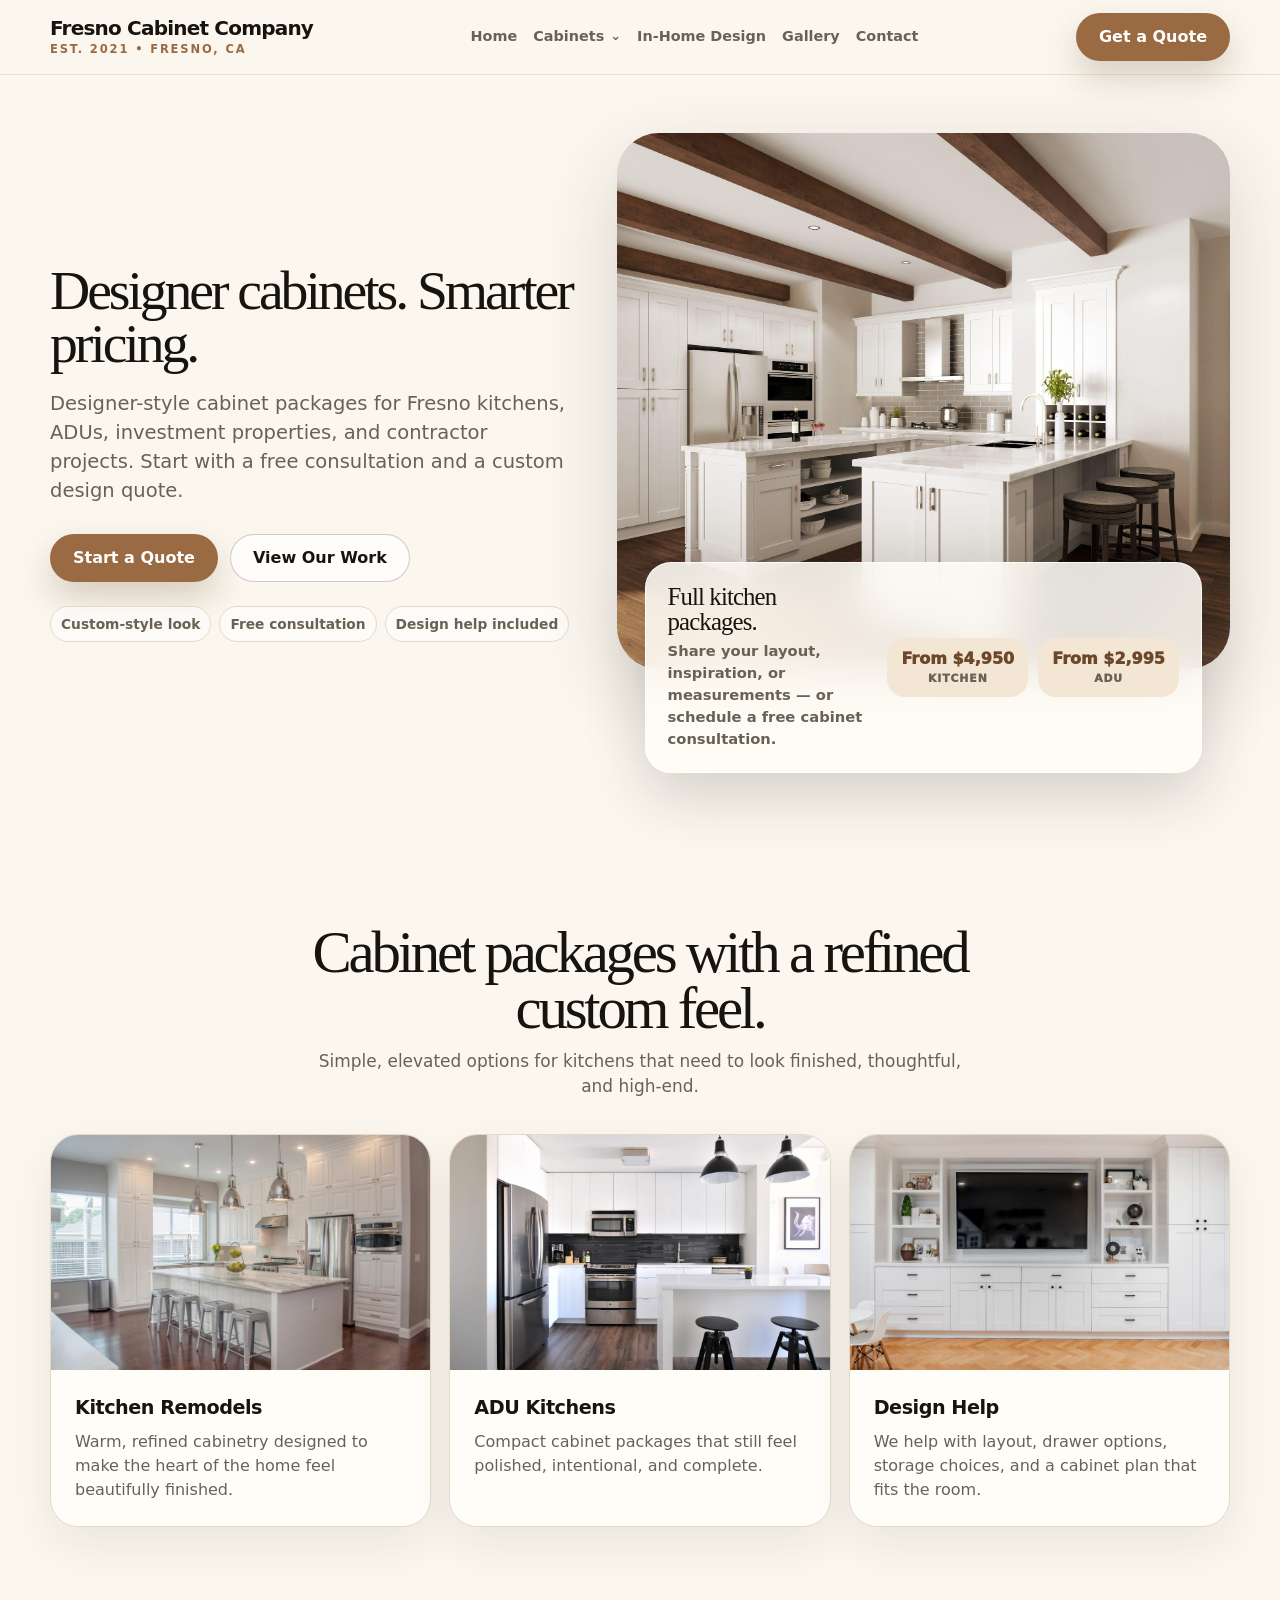
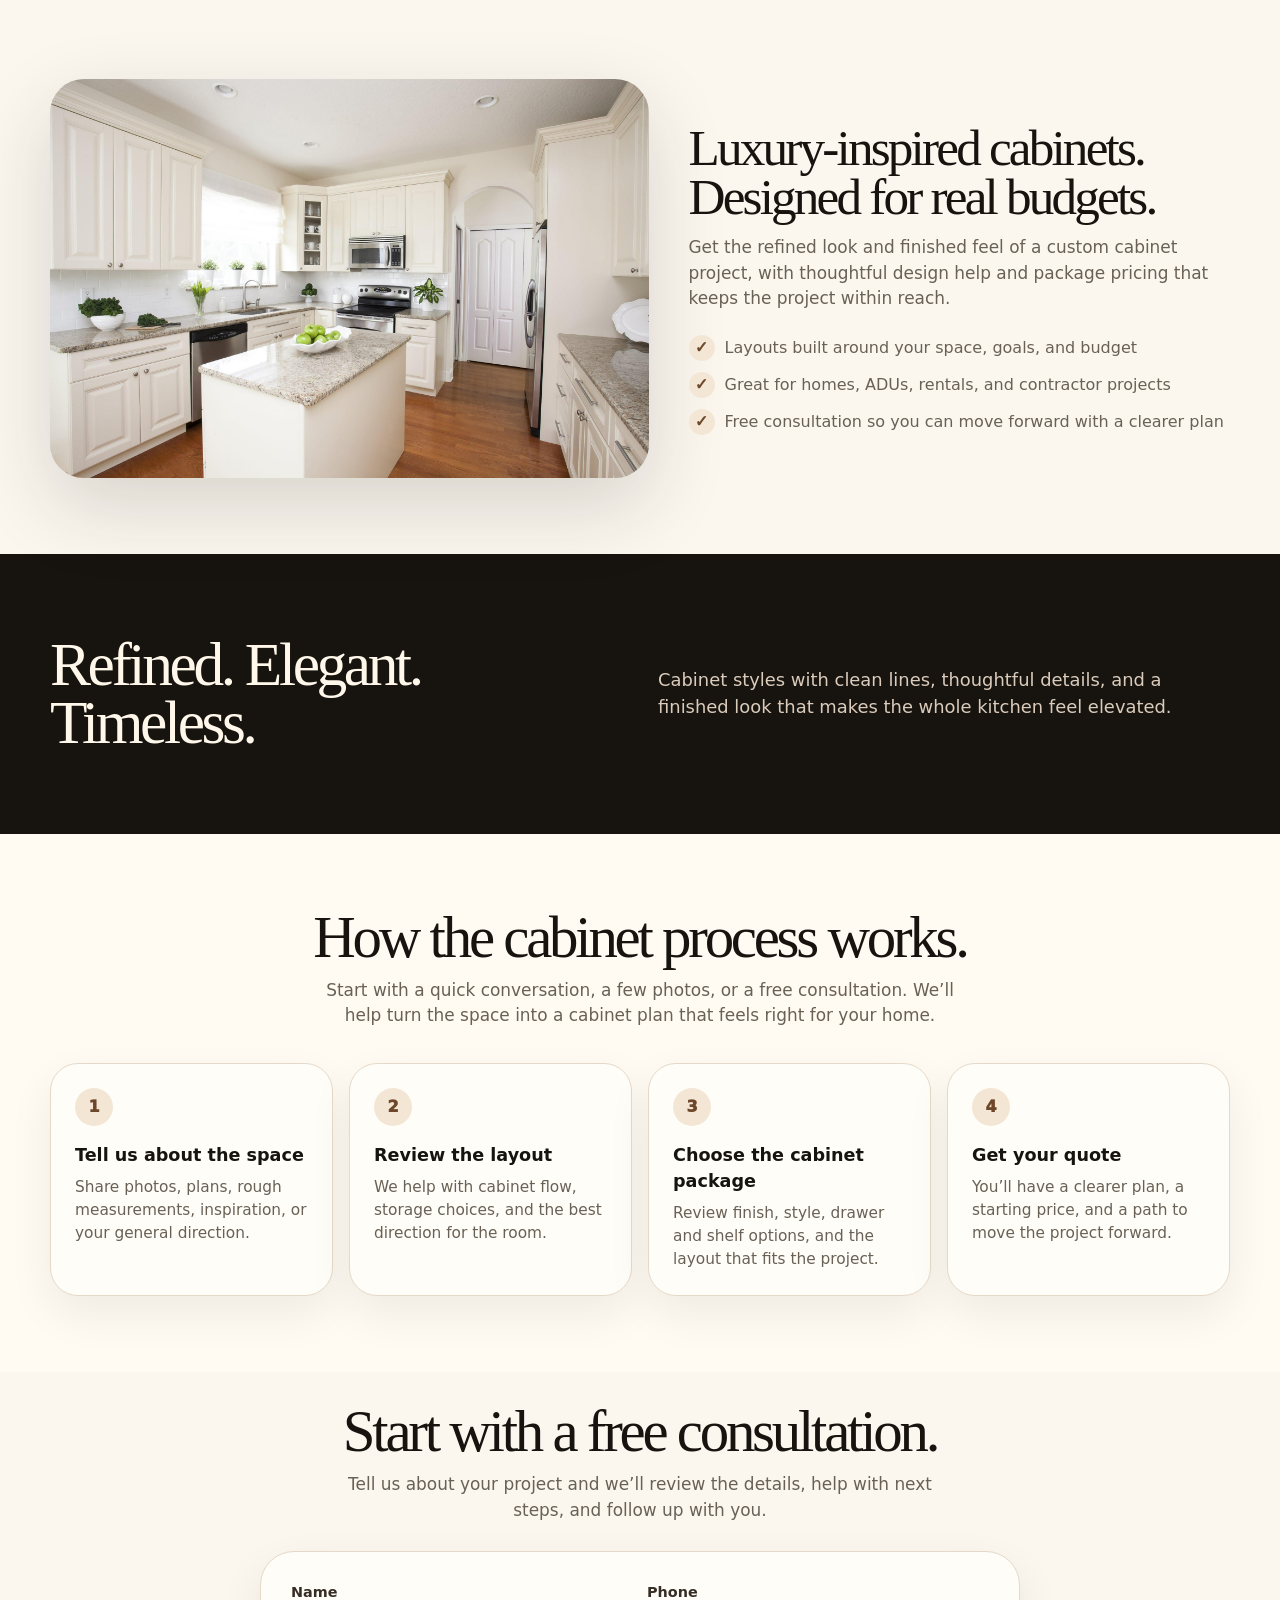
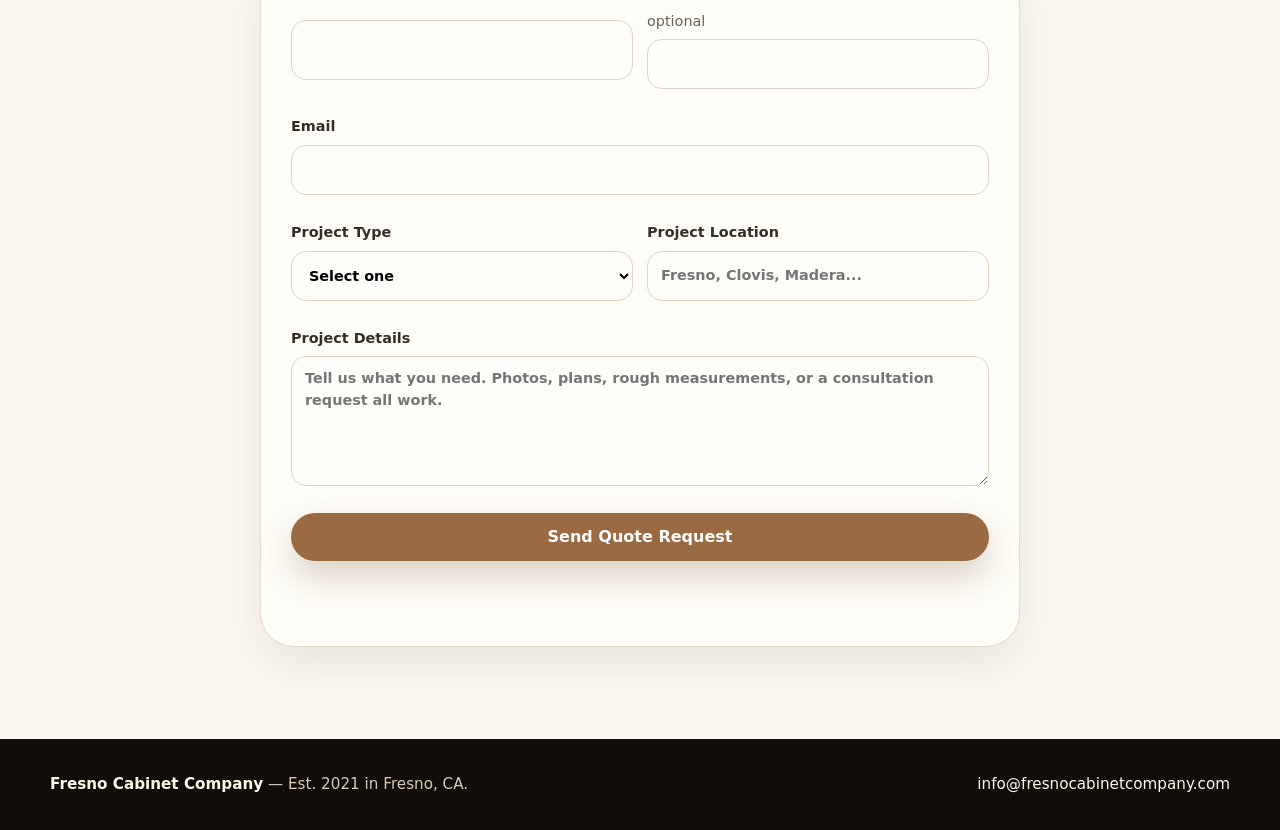
==== commit 815b1194: "Add files via upload" ====
--- a/index.html
+++ b/index.html
@@ -3,18 +3,17 @@
 <head>
   <meta charset="utf-8" />
   <meta name="viewport" content="width=device-width, initial-scale=1" />
-
   <title>Kitchen Cabinets Fresno | Fresno Cabinet Company</title>
   <meta name="description" content="Designer-style kitchen cabinets in Fresno with a refined custom look, free consultation, custom design help, and smart cabinet package pricing." />
   <meta name="keywords" content="kitchen cabinets Fresno, Fresno cabinets, cabinet packages Fresno, ADU cabinets Fresno, built in cabinets Fresno" />
   <meta name="robots" content="index, follow, max-image-preview:large" />
   <link rel="canonical" href="https://fresnocabinetcompany.com/" />
-
   <meta property="og:title" content="Kitchen Cabinets Fresno | Fresno Cabinet Company" />
   <meta property="og:description" content="Designer-style cabinet packages with a refined custom look, free consultation, and smart pricing." />
   <meta property="og:type" content="website" />
   <meta property="og:url" content="https://fresnocabinetcompany.com/" />
   <meta property="og:image" content="https://fresnocabinetcompany.com/assets/gallery/full/project-02.jpg" />
+  <link rel="stylesheet" href="assets/css/styles.css" />
 
   <script type="application/ld+json">
   {
@@ -41,438 +40,21 @@
   <script src="shared/tracking.js" defer></script>
 
   <style>
-    :root {
-      --ink: #171410;
-      --muted: #696156;
-      --cream: #fbf7ef;
-      --paper: #fffdf8;
-      --line: #e5d9c8;
-      --taupe: #9a6a43;
-      --taupe-dark: #6c472a;
-      --charcoal: #171410;
-      --shadow: 0 28px 80px rgba(32, 24, 16, .16);
-      --radius: 28px;
-      --max: 1180px;
-    }
-
-    * { box-sizing: border-box; }
-    html { scroll-behavior: smooth; }
-    body {
-      margin: 0;
-      font-family: ui-sans-serif, system-ui, -apple-system, BlinkMacSystemFont, "Segoe UI", Arial, sans-serif;
-      color: var(--ink);
-      background: var(--cream);
-      line-height: 1.5;
-    }
-    img { display: block; max-width: 100%; }
-    a { color: inherit; text-decoration: none; }
-    button, input, select, textarea { font: inherit; }
-    .container { width: min(var(--max), calc(100% - 36px)); margin: 0 auto; }
-
-    .header {
-      position: sticky;
-      top: 0;
-      z-index: 50;
-      background: rgba(251,247,239,.92);
-      backdrop-filter: blur(16px);
-      -webkit-backdrop-filter: blur(16px);
-      border-bottom: 1px solid rgba(229,217,200,.75);
-    }
-    .nav {
-      min-height: 74px;
-      display: flex;
-      align-items: center;
-      justify-content: space-between;
-      gap: 20px;
-    }
-    .brand {
-      font-weight: 900;
-      letter-spacing: -.04em;
-      font-size: 1.25rem;
-      line-height: 1;
-    }
-    .brand span {
+    .form-status {
+      margin-top: 4px;
+      font-size: .95rem;
+      color: var(--muted, #696156);
+      min-height: 1.4em;
+    }
+    .form-status.is-error {
+      color: #8a3b2e;
+    }
+    .field-error {
       display: block;
       margin-top: 6px;
-      color: var(--taupe);
-      font-size: .72rem;
-      letter-spacing: .16em;
-      text-transform: uppercase;
-    }
-    .links {
-      display: flex;
-      align-items: center;
-      gap: 16px;
-      color: var(--muted);
-      font-weight: 700;
-      font-size: .9rem;
-    }
-    .links a:hover { color: var(--ink); }
-    .dropdown { position: relative; display: flex; align-items: center; }
-    .dropdown-toggle {
-      display: inline-flex;
-      align-items: center;
-      gap: 6px;
-      color: var(--muted);
-      font-weight: 700;
-    }
-    .dropdown-toggle::after {
-      content: "⌄";
-      font-size: .9em;
-      line-height: 1;
-      transform: translateY(-1px);
-    }
-    .dropdown:hover .dropdown-toggle,
-    .dropdown:focus-within .dropdown-toggle { color: var(--ink); }
-    .dropdown-menu {
-      position: absolute;
-      top: calc(100% + 16px);
-      left: 50%;
-      transform: translateX(-50%) translateY(8px);
-      min-width: 240px;
-      padding: 10px;
-      border-radius: 18px;
-      background: rgba(255,253,248,.96);
-      border: 1px solid rgba(229,217,200,.9);
-      box-shadow: 0 22px 60px rgba(32,24,16,.16);
-      backdrop-filter: blur(18px);
-      -webkit-backdrop-filter: blur(18px);
-      opacity: 0;
-      pointer-events: none;
-      transition: .18s ease;
-    }
-    .dropdown:hover .dropdown-menu,
-    .dropdown:focus-within .dropdown-menu {
-      opacity: 1;
-      pointer-events: auto;
-      transform: translateX(-50%) translateY(0);
-    }
-    .dropdown-menu a {
-      display: block;
-      padding: 11px 12px;
-      border-radius: 12px;
-      color: var(--ink);
-      font-weight: 750;
-      line-height: 1.2;
-    }
-    .dropdown-menu a:hover {
-      background: #f3e6d5;
-      color: var(--taupe-dark);
-    }
-    .dropdown-menu span {
-      display: block;
-      margin-top: 3px;
-      color: var(--muted);
-      font-size: .78rem;
-      font-weight: 600;
-    }
-
-    .btn {
-      display: inline-flex;
-      align-items: center;
-      justify-content: center;
-      min-height: 48px;
-      padding: 0 22px;
-      border-radius: 999px;
-      border: 1px solid transparent;
-      font-weight: 850;
-      cursor: pointer;
-      transition: .2s ease;
-      white-space: nowrap;
-    }
-    .btn:hover { transform: translateY(-1px); }
-    .btn-primary {
-      color: #fff;
-      background: var(--taupe);
-      box-shadow: 0 16px 34px rgba(106, 71, 42, .24);
-    }
-    .btn-primary:hover { background: var(--taupe-dark); }
-    .btn-outline {
-      background: rgba(255,255,255,.72);
-      border-color: rgba(106, 71, 42, .28);
-    }
-    .btn-light {
-      background: #fff7e9;
-      color: var(--charcoal);
-      box-shadow: 0 10px 26px rgba(0,0,0,.18);
-    }
-    .btn[disabled] {
-      opacity: .72;
-      cursor: not-allowed;
-      transform: none;
-    }
-
-    .hero { padding: 54px 0 72px; }
-    .hero-grid {
-      display: grid;
-      grid-template-columns: .92fr 1.08fr;
-      gap: 44px;
-      align-items: center;
-    }
-    .hero-copy { min-width: 0; }
-    h1, h2 {
-      font-family: Georgia, "Times New Roman", serif;
-      font-weight: 500;
-      letter-spacing: -.055em;
-    }
-    h1 {
-      margin: 0 0 18px;
-      font-size: clamp(2.35rem, 4.35vw, 4.15rem);
-      line-height: .98;
-      max-width: 620px;
-    }
-    .hero p {
-      margin: 0 0 28px;
-      max-width: 590px;
-      color: var(--muted);
-      font-size: clamp(1.08rem, 1.65vw, 1.28rem);
-    }
-    .hero-actions {
-      display: flex;
-      flex-wrap: wrap;
-      gap: 12px;
-      margin-bottom: 24px;
-    }
-    .proof-line {
-      display: flex;
-      flex-wrap: nowrap;
-      gap: 8px;
-      color: var(--muted);
-      font-weight: 750;
-      font-size: .86rem;
-    }
-    .proof-line span {
-      padding: 7px 10px;
-      border: 1px solid var(--line);
-      border-radius: 999px;
-      background: rgba(255,255,255,.6);
-      white-space: nowrap;
-    }
-
-    .hero-photo {
-      position: relative;
-      min-height: 640px;
-    }
-    .hero-photo-frame {
-      position: absolute;
-      inset: 0 0 104px 0;
-      border-radius: 42px;
-      overflow: hidden;
-      box-shadow: var(--shadow);
-      background: #ddd;
-    }
-    .hero-photo-frame img {
-      width: 100%;
-      height: 100%;
-      object-fit: cover;
-    }
-    .hero-card {
-      position: absolute;
-      left: 28px;
-      right: 28px;
-      bottom: 0;
-      padding: 22px;
-      border-radius: 26px;
-      background: rgba(255,253,248,.88);
-      border: 1px solid rgba(255,255,255,.78);
-      backdrop-filter: blur(18px) saturate(130%);
-      -webkit-backdrop-filter: blur(18px) saturate(130%);
-      box-shadow: 0 22px 60px rgba(32,24,16,.18);
-      display: grid;
-      grid-template-columns: 1fr auto;
-      gap: 18px;
-      align-items: center;
-    }
-    .hero-card strong {
-      display: block;
-      margin-bottom: 5px;
-      font-family: Georgia, "Times New Roman", serif;
-      font-size: 1.55rem;
-      line-height: 1;
-      letter-spacing: -.035em;
-      font-weight: 500;
-      color: var(--ink);
-    }
-    .hero-card span {
-      display: block;
-      color: var(--muted);
-      font-size: .92rem;
-      font-weight: 700;
-    }
-    .hero-card-prices {
-      display: flex;
-      gap: 10px;
-      align-items: stretch;
-    }
-    .hero-card-price {
-      min-width: 128px;
-      padding: 13px 14px;
-      border-radius: 18px;
-      background: #f3e6d5;
-      color: var(--taupe-dark);
-      text-align: center;
-      font-weight: 900;
-      line-height: 1.05;
-      white-space: nowrap;
-    }
-    .hero-card-price small {
-      display: block;
-      margin-top: 5px;
-      color: var(--muted);
-      font-size: .68rem;
-      letter-spacing: .08em;
-      text-transform: uppercase;
-    }
-
-    section { padding: 72px 0; }
-    .section-head {
-      max-width: 760px;
-      margin: 0 auto 34px;
-      text-align: center;
-    }
-    .section-head h2 {
-      margin: 0 0 12px;
-      font-size: clamp(2.25rem, 4.6vw, 4rem);
-      line-height: .95;
-    }
-    .section-head p {
-      margin: 0 auto;
-      color: var(--muted);
-      font-size: 1.06rem;
-      max-width: 640px;
-    }
-
-    .cards {
-      display: grid;
-      grid-template-columns: repeat(3, 1fr);
-      gap: 18px;
-    }
-    .card {
-      background: var(--paper);
-      border: 1px solid var(--line);
-      border-radius: var(--radius);
-      overflow: hidden;
-      box-shadow: 0 18px 46px rgba(32,24,16,.075);
-    }
-    .card img {
-      width: 100%;
-      height: 260px;
-      object-fit: cover;
-      background: #ddd;
-    }
-    .card-body { padding: 24px; }
-    .card h3 {
-      margin: 0 0 8px;
-      font-size: 1.2rem;
-      letter-spacing: -.025em;
-    }
-    .card p { margin: 0; color: var(--muted); }
-
-    .statement {
-      background: var(--charcoal);
-      color: #fff7ea;
-      padding: 92px 0;
-    }
-    .statement-grid {
-      display: grid;
-      grid-template-columns: 1fr 1fr;
-      gap: 36px;
-      align-items: center;
-    }
-    .statement h2 {
-      margin: 0;
-      font-size: clamp(2.4rem, 5vw, 4.8rem);
-      line-height: .92;
-    }
-    .statement p {
-      margin: 0;
-      color: #dacbbb;
-      font-size: 1.15rem;
-      max-width: 560px;
-    }
-
-    .gallery-grid {
-      display: grid;
-      grid-template-columns: 1.2fr .8fr;
-      gap: 18px;
-    }
-    .gallery-grid img {
-      width: 100%;
-      object-fit: cover;
-      border-radius: 30px;
-      box-shadow: 0 18px 46px rgba(32,24,16,.1);
-      background: #ddd;
-    }
-    .gallery-main { height: 560px; }
-    .gallery-stack { display: grid; gap: 18px; }
-    .gallery-stack img { height: 271px; }
-    .gallery-stack img:only-child { height: 560px; }
-
-    .quote { padding-bottom: 90px; }
-    .quote-box {
-      display: grid;
-      grid-template-columns: .82fr 1.18fr;
-      gap: 26px;
-      background: var(--charcoal);
-      color: #fff7ea;
-      border-radius: 38px;
-      padding: 34px;
-      box-shadow: var(--shadow);
-    }
-    .quote-copy h2 {
-      margin: 0 0 14px;
-      font-size: clamp(2.25rem, 4.8vw, 4.3rem);
-      line-height: .95;
-    }
-    .quote-copy p { margin: 0; color: #dacbbb; font-size: 1.05rem; }
-    form {
-      display: grid;
-      gap: 13px;
-      background: var(--paper);
-      color: var(--ink);
-      border-radius: 28px;
-      padding: 24px;
-    }
-    .form-row {
-      display: grid;
-      grid-template-columns: 1fr 1fr;
-      gap: 12px;
-    }
-    label {
-      display: grid;
-      gap: 6px;
-      font-weight: 800;
-      color: #362d24;
-      font-size: .9rem;
-    }
-    input, select, textarea {
-      width: 100%;
-      min-height: 48px;
-      padding: 10px 12px;
-      border-radius: 14px;
-      border: 1px solid #ded2c2;
-      background: #fffdf9;
-      outline: none;
-    }
-    input:focus, select:focus, textarea:focus {
-      border-color: var(--taupe);
-      box-shadow: 0 0 0 4px rgba(154,106,67,.14);
-    }
-    textarea { min-height: 108px; resize: vertical; }
-    .field-error {
-      display: block;
-      margin-top: 4px;
-      font-size: .84rem;
+      font-size: .85rem;
       color: #8a3b2e;
-      font-weight: 700;
-    }
-    .form-status {
-      margin: 2px 0 0;
-      font-size: .95rem;
-      color: var(--muted);
-      min-height: 1.4em;
-    }
-    .form-status.is-error { color: #8a3b2e; }
+    }
     .hp-field {
       position: absolute !important;
       left: -9999px !important;
@@ -481,254 +63,178 @@
       height: 0 !important;
       overflow: hidden !important;
     }
-
-    footer {
-      background: #100d0a;
-      color: #d8c9ba;
-      padding: 34px 0;
-      font-size: .95rem;
-    }
-    .footer-inner {
-      display: flex;
-      justify-content: space-between;
-      align-items: center;
-      gap: 20px;
-      flex-wrap: wrap;
-    }
-    footer strong { color: #fff7ea; }
-    footer a { color: #fff7ea; }
-
-    @media (max-width: 1120px) {
-      .links { display: none; }
-      .hero-grid, .statement-grid, .quote-box, .gallery-grid { grid-template-columns: 1fr; }
-      .hero-photo { min-height: 540px; }
-      .cards { grid-template-columns: 1fr; }
-    }
-
-    @media (max-width: 640px) {
-      .container { width: min(var(--max), calc(100% - 28px)); }
-      .nav { min-height: 66px; }
-      .brand { font-size: 1.05rem; }
-      .brand span { font-size: .64rem; letter-spacing: .13em; }
-      .nav > .btn { min-height: 40px; padding: 0 14px; font-size: .86rem; }
-
-      .hero { padding: 22px 0 48px; }
-      .hero-grid {
-        display: flex;
-        flex-direction: column;
-        gap: 24px;
-        align-items: stretch;
-      }
-      .hero-photo {
-        order: 1;
-        min-height: 430px;
-        margin-top: 2px;
-      }
-      .hero-photo-frame {
-        inset: 0 0 128px 0;
-        border-radius: 28px;
-      }
-      .hero-card {
-        left: 12px;
-        right: 12px;
-        bottom: 0;
-        padding: 15px;
-        border-radius: 22px;
-        grid-template-columns: 1fr;
-        gap: 12px;
-      }
-      .hero-card strong {
-        font-size: 1.18rem;
-        margin-bottom: 4px;
-      }
-      .hero-card span {
-        font-size: .82rem;
-        line-height: 1.35;
-      }
-      .hero-card-prices {
-        display: grid;
-        grid-template-columns: 1fr 1fr;
-        gap: 8px;
-      }
-      .hero-card-price {
-        min-width: 0;
-        padding: 11px 10px;
-        font-size: .84rem;
-      }
-      .hero-card-price small { font-size: .6rem; }
-
-      .hero-copy {
-        order: 2;
-        text-align: center;
-      }
-      h1 {
-        margin: 0 auto 12px;
-        font-size: clamp(2.05rem, 9.7vw, 3rem);
-        line-height: .98;
-        max-width: 360px;
-      }
-      .hero p {
-        margin: 0 auto 18px;
-        max-width: 340px;
-        font-size: .98rem;
-        line-height: 1.48;
-      }
-      .hero-actions {
-        justify-content: center;
-        gap: 10px;
-        margin-bottom: 16px;
-      }
-      .hero-actions .btn {
-        min-height: 44px;
-        padding: 0 16px;
-        font-size: .9rem;
-      }
-      .proof-line {
-        justify-content: center;
-        flex-wrap: wrap;
-        gap: 7px;
-        font-size: .78rem;
-      }
-      .proof-line span { padding: 6px 9px; }
-
-      section { padding: 52px 0; }
-      .section-head h2 { font-size: clamp(2rem, 10vw, 3rem); }
-      .gallery-main, .gallery-stack img, .gallery-stack img:only-child { height: 280px; }
-      .form-row { grid-template-columns: 1fr; }
-      .quote-box { padding: 22px; border-radius: 30px; }
-      .footer-inner { align-items: flex-start; }
+    .btn[disabled] {
+      opacity: .72;
+      cursor: not-allowed;
+      transform: none;
+    }
+    .home-form-wrap {
+      max-width: 760px;
+      margin: 0 auto;
+    }
+    .home-form-head {
+      max-width: 760px;
+      margin: 0 auto 28px;
+      text-align: center;
+    }
+    .home-form-head h2 {
+      margin: 0 0 12px;
+      font-size: clamp(2.25rem, 4.6vw, 4rem);
+      line-height: .95;
+    }
+    .home-form-head p {
+      margin: 0 auto;
+      color: var(--muted);
+      font-size: 1.06rem;
+      max-width: 640px;
     }
   </style>
 </head>
-
 <body>
-  <header class="header">
-    <div class="container nav">
-      <a class="brand" href="#top">
-        Fresno Cabinet Company
-        <span>Est. 2021 • Fresno, CA</span>
-      </a>
-      <nav class="links" aria-label="Main navigation">
-        <a href="#top">Home</a>
-        <div class="dropdown">
-          <a class="dropdown-toggle" href="#packages">Cabinets</a>
-          <div class="dropdown-menu" aria-label="Cabinet pages">
-            <a href="kitchen-cabinets.html">Kitchen Cabinets<span>Full kitchen packages</span></a>
-            <a href="adu-packages.html">ADU Cabinets<span>Compact kitchens and guest spaces</span></a>
-            <a href="built-in-cabinets.html">Built-In Cabinets<span>Storage, media walls, office, and more</span></a>
-            <a href="in-home-design.html">Custom Design Help<span>Layouts, drawers, shelves, and options</span></a>
+
+<header class="header">
+  <div class="container nav">
+    <a class="brand" href="index.html">
+      Fresno Cabinet Company
+      <span>Est. 2021 • Fresno, CA</span>
+    </a>
+    <nav class="links" aria-label="Main navigation">
+      <a href="index.html" aria-current="page">Home</a>
+      <div class="dropdown">
+        <a class="dropdown-toggle" href="kitchen-cabinets.html">Cabinets</a>
+        <div class="dropdown-menu" aria-label="Cabinet pages">
+          <a href="kitchen-cabinets.html">Kitchen Cabinets<span>Full kitchen packages</span></a>
+          <a href="adu-packages.html">ADU Cabinets<span>Compact kitchens and guest spaces</span></a>
+          <a href="built-in-cabinets.html">Built-In Cabinets<span>Storage, media walls, office, and more</span></a>
+          <a href="in-home-design.html">Custom Design Help<span>Layouts, drawers, shelves, and options</span></a>
+        </div>
+      </div>
+      <a href="in-home-design.html">In-Home Design</a>
+      <a href="gallery.html">Gallery</a>
+      <a href="contact.html">Contact</a>
+    </nav>
+    <a class="btn btn-primary js-track-consultation" data-track-location="index_header" href="contact.html">Get a Quote</a>
+  </div>
+</header>
+
+<main id="top">
+  <section class="hero">
+    <div class="container hero-grid">
+      <div>
+        <h1>Designer cabinets. Smarter pricing.</h1>
+        <p>Designer-style cabinet packages for Fresno kitchens, ADUs, investment properties, and contractor projects. Start with a free consultation and a custom design quote.</p>
+        <div class="hero-actions">
+          <a class="btn btn-primary js-track-consultation" data-track-location="index_hero_form" href="#quote">Start a Quote</a>
+          <a class="btn btn-outline js-gallery-to-contact" href="gallery.html">View Our Work</a>
+        </div>
+        <div class="proof-line">
+          <span>Custom-style look</span>
+          <span>Free consultation</span>
+          <span>Design help included</span>
+        </div>
+      </div>
+
+      <div class="hero-photo" aria-label="Featured kitchen cabinet package">
+        <div class="hero-photo-frame">
+          <img src="assets/gallery/full/project-02.jpg" alt="Bright kitchen with white shaker cabinets and a large island" />
+        </div>
+        <div class="hero-card">
+          <div>
+            <strong>Full kitchen packages.</strong>
+            <span>Share your layout, inspiration, or measurements — or schedule a free cabinet consultation.</span>
+          </div>
+          <div class="hero-card-prices" aria-label="Starting package pricing">
+            <div class="hero-card-price">From $4,950<small>Kitchen</small></div>
+            <div class="hero-card-price">From $2,995<small>ADU</small></div>
           </div>
         </div>
-        <a href="in-home-design.html">In-Home Design</a>
-        <a href="gallery.html">Gallery</a>
-        <a href="#quote">Contact</a>
-      </nav>
-      <a class="btn btn-primary js-track-consultation" data-track-location="index_header" href="#quote">Get a Quote</a>
-    </div>
-  </header>
-
-  <main id="top">
-    <section class="hero">
-      <div class="container hero-grid">
-        <div class="hero-copy">
-          <h1>Designer cabinets. Smarter pricing.</h1>
-          <p>Designer-style cabinet packages for Fresno kitchens, ADUs, investment properties, and contractor projects. Schedule a free consultation and custom design quote.</p>
-          <div class="hero-actions">
-            <a class="btn btn-primary js-track-consultation" data-track-location="index_hero" href="#quote">Free Consultation</a>
-            <a class="btn btn-outline" href="#packages">View Cabinets</a>
+      </div>
+    </div>
+  </section>
+
+  <section id="packages">
+    <div class="container">
+      <div class="section-head">
+        <h2>Cabinet packages with a refined custom feel.</h2>
+        <p>Simple, elevated options for kitchens that need to look finished, thoughtful, and high-end.</p>
+      </div>
+
+      <div class="cards">
+        <article class="card">
+          <img src="assets/img/kitchen-hero.jpg" alt="Kitchen remodel with finished cabinet design" />
+          <div class="card-body">
+            <h3>Kitchen Remodels</h3>
+            <p>Warm, refined cabinetry designed to make the heart of the home feel beautifully finished.</p>
           </div>
-          <div class="proof-line">
-            <span>Custom-style look</span>
-            <span>Free consultation</span>
-            <span>Custom design help</span>
+        </article>
+
+        <article class="card">
+          <img src="assets/gallery/full/project-04.jpg" alt="Compact white cabinet kitchen for an ADU" />
+          <div class="card-body">
+            <h3>ADU Kitchens</h3>
+            <p>Compact cabinet packages that still feel polished, intentional, and complete.</p>
           </div>
-        </div>
-
-        <div class="hero-photo" aria-label="Featured kitchen cabinet package">
-          <div class="hero-photo-frame">
-            <img src="assets/gallery/full/project-02.jpg" alt="Bright kitchen with white shaker cabinets and a large island" />
+        </article>
+
+        <article class="card">
+          <img src="assets/img/built-in-hero.jpg" alt="Built-in cabinet design inspiration" />
+          <div class="card-body">
+            <h3>Design Help</h3>
+            <p>We help with layout, drawer options, storage choices, and a cabinet plan that fits the room.</p>
           </div>
-
-          <div class="hero-card">
-            <div>
-              <strong>Full kitchen packages.</strong>
-              <span>Share your layout, inspiration, or measurements — or schedule a free consultation.</span>
-            </div>
-            <div class="hero-card-prices" aria-label="Starting package pricing">
-              <div class="hero-card-price">From $4,950<small>Kitchen</small></div>
-              <div class="hero-card-price">From $2,995<small>ADU</small></div>
-            </div>
-          </div>
-        </div>
-      </div>
-    </section>
-
-    <section id="packages">
-      <div class="container">
-        <div class="section-head">
-          <h2>Cabinet packages with a refined custom feel.</h2>
-          <p>Simple, elevated options for kitchens that need to look finished, thoughtful, and high-end.</p>
-        </div>
-
-        <div class="cards">
-          <article class="card">
-            <img src="assets/img/kitchen-hero.jpg" alt="Finished kitchen cabinet remodel inspiration" />
-            <div class="card-body">
-              <h3>Kitchen Remodels</h3>
-              <p>Warm, refined cabinetry designed to make the heart of the home feel beautifully finished.</p>
-            </div>
-          </article>
-
-          <article class="card">
-            <img src="assets/gallery/full/project-04.jpg" alt="Compact white cabinet kitchen inspiration" />
-            <div class="card-body">
-              <h3>ADU Kitchens</h3>
-              <p>Compact cabinet packages that still feel polished, intentional, and complete.</p>
-            </div>
-          </article>
-
-          <article class="card">
-            <img src="assets/img/built-in-hero.jpg" alt="Built-in cabinet design inspiration" />
-            <div class="card-body">
-              <h3>Free Design Help</h3>
-              <p>We can come out, review the space, and help with a custom cabinet layout, including drawer and shelf options.</p>
-            </div>
-          </article>
-        </div>
-      </div>
-    </section>
-
-    <section class="statement">
-      <div class="container statement-grid">
+        </article>
+      </div>
+    </div>
+  </section>
+
+  <section>
+    <div class="container split">
+      <div class="image-panel compact">
+        <img src="assets/gallery/full/project-30.jpg" alt="Elegant white shaker kitchen with warm finished details" />
+      </div>
+      <div class="copy">
         <h2>Luxury-inspired cabinets. Designed for real budgets.</h2>
         <p>Get the refined look and finished feel of a custom cabinet project, with thoughtful design help and package pricing that keeps the project within reach.</p>
-      </div>
-    </section>
-
-    <section id="gallery">
-      <div class="container">
-        <div class="section-head">
-          <h2>Refined. Elegant. Timeless.</h2>
-          <p>Cabinet styles with clean lines, thoughtful details, and a finished look that makes the whole kitchen feel elevated.</p>
-        </div>
-
-        <div class="gallery-grid">
-          <img class="gallery-main" src="assets/gallery/full/project-30.jpg" alt="White shaker kitchen cabinets with range hood" />
-          <div class="gallery-stack">
-            <img src="assets/gallery/full/project-15.jpg" alt="Elegant cabinet inspiration with a warm finished look" />
-          </div>
-        </div>
-      </div>
-    </section>
-
-    <section id="quote" class="quote">
-      <div class="container">
-        <div class="quote-box">
-          <div class="quote-copy">
-            <h2>Start with a free consultation.</h2>
-            <p>Tell us about your kitchen, or invite us out for a free consultation. We’ll help turn the space into a cabinet design that feels right for your home.</p>
-          </div>
-
+        <ul class="check-list">
+          <li>Layouts built around your space, goals, and budget</li>
+          <li>Great for homes, ADUs, rentals, and contractor projects</li>
+          <li>Free consultation so you can move forward with a clearer plan</li>
+        </ul>
+      </div>
+    </div>
+  </section>
+
+  <section class="statement">
+    <div class="container statement-grid">
+      <h2>Refined. Elegant. Timeless.</h2>
+      <p>Cabinet styles with clean lines, thoughtful details, and a finished look that makes the whole kitchen feel elevated.</p>
+    </div>
+  </section>
+
+  <section id="process" class="process">
+    <div class="container">
+      <div class="section-head">
+        <h2>How the cabinet process works.</h2>
+        <p>Start with a quick conversation, a few photos, or a free consultation. We’ll help turn the space into a cabinet plan that feels right for your home.</p>
+      </div>
+      <div class="steps">
+        <article class="step"><span>1</span><h3>Tell us about the space</h3><p>Share photos, plans, rough measurements, inspiration, or your general direction.</p></article>
+        <article class="step"><span>2</span><h3>Review the layout</h3><p>We help with cabinet flow, storage choices, and the best direction for the room.</p></article>
+        <article class="step"><span>3</span><h3>Choose the cabinet package</h3><p>Review finish, style, drawer and shelf options, and the layout that fits the project.</p></article>
+        <article class="step"><span>4</span><h3>Get your quote</h3><p>You’ll have a clearer plan, a starting price, and a path to move the project forward.</p></article>
+      </div>
+    </div>
+  </section>
+
+  <section id="quote" class="contact-section">
+    <div class="container">
+      <div class="home-form-head">
+        <h2>Start with a free consultation.</h2>
+        <p>Tell us about your project and we’ll review the details, help with next steps, and follow up with you.</p>
+      </div>
+
+      <div class="home-form-wrap">
+        <section class="form-card">
           <form id="homeQuoteForm" method="post" action="FORM_ENDPOINT_HERE" novalidate>
             <div class="form-row">
               <label>
@@ -772,7 +278,7 @@
 
             <label>
               Project Details
-              <textarea id="message" name="message" placeholder="Tell us what you need. Photos, plans, rough measurements, or a free consultation request all work." required></textarea>
+              <textarea id="message" name="message" placeholder="Tell us what you need. Photos, plans, rough measurements, or a consultation request all work." required></textarea>
               <span class="field-error" id="messageError" aria-live="polite"></span>
             </label>
 
@@ -789,136 +295,137 @@
             <button class="btn btn-primary js-track-consultation" data-track-location="index_quote_form_submit" type="submit" id="submitButton">Send Quote Request</button>
             <p class="form-status" id="formStatus" aria-live="polite"></p>
           </form>
-        </div>
-      </div>
-    </section>
-  </main>
-
-  <footer>
-    <div class="container footer-inner">
-      <div><strong>Fresno Cabinet Company</strong> — Est. 2021 in Fresno, CA.</div>
-      <div><a href="mailto:info@fresnocabinetcompany.com" class="js-track-email">info@fresnocabinetcompany.com</a></div>
-    </div>
-  </footer>
-
-  <script>
-    const FORM_ENDPOINT = 'FORM_ENDPOINT_HERE';
-    const THANK_YOU_URL = '/thank-you.html';
-
-    const form = document.getElementById('homeQuoteForm');
-    const submitButton = document.getElementById('submitButton');
-    const formStatus = document.getElementById('formStatus');
-
-    const fields = {
-      name: document.getElementById('name'),
-      phone: document.getElementById('phone'),
-      email: document.getElementById('email'),
-      project_type: document.getElementById('project_type'),
-      location: document.getElementById('location'),
-      message: document.getElementById('message')
-    };
-
-    const errors = {
-      name: document.getElementById('nameError'),
-      phone: document.getElementById('phoneError'),
-      email: document.getElementById('emailError'),
-      project_type: document.getElementById('projectTypeError'),
-      location: document.getElementById('locationError'),
-      message: document.getElementById('messageError')
-    };
-
-    function clearErrors() {
-      Object.values(errors).forEach(el => el.textContent = '');
-      formStatus.textContent = '';
-      formStatus.classList.remove('is-error');
-    }
-
-    function validateEmail(value) {
-      return /^[^\s@]+@[^\s@]+\.[^\s@]+$/.test(value.trim());
-    }
-
-    function validatePhone(value) {
-      if (!value.trim()) return true;
-      const digits = value.replace(/\D/g, '');
-      return digits.length >= 10;
-    }
-
-    function validateForm() {
-      clearErrors();
-      let valid = true;
-
-      if (!fields.name.value.trim()) {
-        errors.name.textContent = 'Please enter your name.';
-        valid = false;
+        </section>
+      </div>
+    </div>
+  </section>
+</main>
+
+<footer>
+  <div class="container footer-inner">
+    <div><strong>Fresno Cabinet Company</strong> — Est. 2021 in Fresno, CA.</div>
+    <div><a href="mailto:info@fresnocabinetcompany.com" class="js-track-email">info@fresnocabinetcompany.com</a></div>
+  </div>
+</footer>
+
+<script>
+  const FORM_ENDPOINT = 'FORM_ENDPOINT_HERE';
+  const THANK_YOU_URL = '/thank-you.html';
+
+  const form = document.getElementById('homeQuoteForm');
+  const submitButton = document.getElementById('submitButton');
+  const formStatus = document.getElementById('formStatus');
+
+  const fields = {
+    name: document.getElementById('name'),
+    phone: document.getElementById('phone'),
+    email: document.getElementById('email'),
+    project_type: document.getElementById('project_type'),
+    location: document.getElementById('location'),
+    message: document.getElementById('message')
+  };
+
+  const errors = {
+    name: document.getElementById('nameError'),
+    phone: document.getElementById('phoneError'),
+    email: document.getElementById('emailError'),
+    project_type: document.getElementById('projectTypeError'),
+    location: document.getElementById('locationError'),
+    message: document.getElementById('messageError')
+  };
+
+  function clearErrors() {
+    Object.values(errors).forEach(el => el.textContent = '');
+    formStatus.textContent = '';
+    formStatus.classList.remove('is-error');
+  }
+
+  function validateEmail(value) {
+    return /^[^\s@]+@[^\s@]+\.[^\s@]+$/.test(value.trim());
+  }
+
+  function validatePhone(value) {
+    if (!value.trim()) return true;
+    const digits = value.replace(/\D/g, '');
+    return digits.length >= 10;
+  }
+
+  function validateForm() {
+    clearErrors();
+    let valid = true;
+
+    if (!fields.name.value.trim()) {
+      errors.name.textContent = 'Please enter your name.';
+      valid = false;
+    }
+
+    if (!fields.email.value.trim()) {
+      errors.email.textContent = 'Please enter your email.';
+      valid = false;
+    } else if (!validateEmail(fields.email.value)) {
+      errors.email.textContent = 'Please enter a valid email address.';
+      valid = false;
+    }
+
+    if (!validatePhone(fields.phone.value)) {
+      errors.phone.textContent = 'Please enter a valid phone number.';
+      valid = false;
+    }
+
+    if (!fields.project_type.value.trim()) {
+      errors.project_type.textContent = 'Please select a project type.';
+      valid = false;
+    }
+
+    if (!fields.location.value.trim()) {
+      errors.location.textContent = 'Please enter the project location.';
+      valid = false;
+    }
+
+    if (!fields.message.value.trim()) {
+      errors.message.textContent = 'Please tell us about your project.';
+      valid = false;
+    }
+
+    return valid;
+  }
+
+  form.addEventListener('submit', async (event) => {
+    event.preventDefault();
+
+    if (!validateForm()) return;
+
+    const formData = new FormData(form);
+
+    if ((formData.get('website') || '').trim() !== '') {
+      formStatus.textContent = 'Unable to submit right now.';
+      formStatus.classList.add('is-error');
+      return;
+    }
+
+    submitButton.disabled = true;
+    formStatus.textContent = 'Sending your request...';
+
+    try {
+      const response = await fetch(FORM_ENDPOINT, {
+        method: 'POST',
+        headers: {
+          'Accept': 'application/json'
+        },
+        body: formData
+      });
+
+      if (!response.ok) {
+        throw new Error('Submission failed');
       }
 
-      if (!fields.email.value.trim()) {
-        errors.email.textContent = 'Please enter your email.';
-        valid = false;
-      } else if (!validateEmail(fields.email.value)) {
-        errors.email.textContent = 'Please enter a valid email address.';
-        valid = false;
-      }
-
-      if (!validatePhone(fields.phone.value)) {
-        errors.phone.textContent = 'Please enter a valid phone number.';
-        valid = false;
-      }
-
-      if (!fields.project_type.value.trim()) {
-        errors.project_type.textContent = 'Please select a project type.';
-        valid = false;
-      }
-
-      if (!fields.location.value.trim()) {
-        errors.location.textContent = 'Please enter the project location.';
-        valid = false;
-      }
-
-      if (!fields.message.value.trim()) {
-        errors.message.textContent = 'Please tell us a little about your project.';
-        valid = false;
-      }
-
-      return valid;
-    }
-
-    form.addEventListener('submit', async (event) => {
-      event.preventDefault();
-
-      if (!validateForm()) return;
-
-      const formData = new FormData(form);
-
-      if ((formData.get('website') || '').trim() !== '') {
-        formStatus.textContent = 'Unable to submit right now.';
-        formStatus.classList.add('is-error');
-        return;
-      }
-
-      submitButton.disabled = true;
-      formStatus.textContent = 'Sending your request...';
-
-      try {
-        const response = await fetch(FORM_ENDPOINT, {
-          method: 'POST',
-          headers: {
-            'Accept': 'application/json'
-          },
-          body: formData
-        });
-
-        if (!response.ok) {
-          throw new Error('Submission failed');
-        }
-
-        window.location.href = THANK_YOU_URL;
-      } catch (error) {
-        formStatus.textContent = 'There was a problem sending your request. Please try again.';
-        formStatus.classList.add('is-error');
-        submitButton.disabled = false;
-      }
-    });
-  </script>
+      window.location.href = THANK_YOU_URL;
+    } catch (error) {
+      formStatus.textContent = 'There was a problem sending your request. Please try again.';
+      formStatus.classList.add('is-error');
+      submitButton.disabled = false;
+    }
+  });
+</script>
 </body>
 </html>
--- a/assets/css/styles.css
+++ b/assets/css/styles.css
@@ -0,0 +1,563 @@
+:root {
+  --ink: #171410;
+  --muted: #696156;
+  --cream: #fbf7ef;
+  --paper: #fffdf8;
+  --line: #e5d9c8;
+  --taupe: #9a6a43;
+  --taupe-dark: #6c472a;
+  --charcoal: #171410;
+  --shadow: 0 28px 80px rgba(32, 24, 16, .16);
+  --radius: 28px;
+  --max: 1180px;
+}
+* { box-sizing: border-box; }
+html { scroll-behavior: smooth; }
+body {
+  margin: 0;
+  font-family: ui-sans-serif, system-ui, -apple-system, BlinkMacSystemFont, "Segoe UI", Arial, sans-serif;
+  color: var(--ink);
+  background: var(--cream);
+  line-height: 1.5;
+}
+img { display: block; max-width: 100%; }
+a { color: inherit; text-decoration: none; }
+button, input, select, textarea { font: inherit; }
+.container { width: min(var(--max), calc(100% - 36px)); margin: 0 auto; }
+
+.header {
+  position: sticky;
+  top: 0;
+  z-index: 50;
+  background: rgba(251,247,239,.9);
+  backdrop-filter: blur(16px);
+  border-bottom: 1px solid rgba(229,217,200,.75);
+}
+.nav {
+  min-height: 74px;
+  display: flex;
+  align-items: center;
+  justify-content: space-between;
+  gap: 20px;
+}
+.brand {
+  font-weight: 900;
+  letter-spacing: -.04em;
+  font-size: 1.25rem;
+  line-height: 1;
+}
+.brand span {
+  display: block;
+  margin-top: 6px;
+  color: var(--taupe);
+  font-size: .72rem;
+  letter-spacing: .16em;
+  text-transform: uppercase;
+}
+.links {
+  display: flex;
+  align-items: center;
+  gap: 16px;
+  color: var(--muted);
+  font-weight: 700;
+  font-size: .9rem;
+}
+.links a:hover { color: var(--ink); }
+.dropdown { position: relative; display: flex; align-items: center; align-self: stretch; }
+.dropdown-toggle {
+  display: inline-flex;
+  align-items: center;
+  gap: 6px;
+  color: var(--muted);
+  font-weight: 700;
+}
+.dropdown-toggle::after {
+  content: "⌄";
+  font-size: .9em;
+  line-height: 1;
+  transform: translateY(-1px);
+}
+.dropdown:hover .dropdown-toggle,
+.dropdown:focus-within .dropdown-toggle { color: var(--ink); }
+.dropdown-menu {
+  position: absolute;
+  top: 100%;
+  left: 50%;
+  transform: translateX(-50%) translateY(8px);
+  min-width: 240px;
+  padding: 14px 10px 10px;
+  border-radius: 18px;
+  background: rgba(255,253,248,.96);
+  border: 1px solid rgba(229,217,200,.9);
+  box-shadow: 0 22px 60px rgba(32,24,16,.16);
+  backdrop-filter: blur(18px);
+  -webkit-backdrop-filter: blur(18px);
+  opacity: 0;
+  pointer-events: none;
+  transition: .18s ease;
+}
+.dropdown:hover .dropdown-menu,
+.dropdown:focus-within .dropdown-menu {
+  opacity: 1;
+  pointer-events: auto;
+  transform: translateX(-50%) translateY(0);
+}
+.dropdown-menu a {
+  display: block;
+  padding: 11px 12px;
+  border-radius: 12px;
+  color: var(--ink);
+  font-weight: 750;
+  line-height: 1.2;
+}
+.dropdown-menu a:hover {
+  background: #f3e6d5;
+  color: var(--taupe-dark);
+}
+.dropdown-menu span {
+  display: block;
+  margin-top: 3px;
+  color: var(--muted);
+  font-size: .78rem;
+  font-weight: 600;
+}
+.btn {
+  display: inline-flex;
+  align-items: center;
+  justify-content: center;
+  min-height: 48px;
+  padding: 0 22px;
+  border-radius: 999px;
+  border: 1px solid transparent;
+  font-weight: 850;
+  cursor: pointer;
+  transition: .2s ease;
+  white-space: nowrap;
+}
+.btn:hover { transform: translateY(-1px); }
+.btn-primary {
+  color: #fff;
+  background: var(--taupe);
+  box-shadow: 0 16px 34px rgba(106, 71, 42, .24);
+}
+.btn-primary:hover { background: var(--taupe-dark); }
+.btn-outline {
+  background: rgba(255,255,255,.72);
+  border-color: rgba(106, 71, 42, .28);
+}
+.btn-light {
+  background: #fff7e9;
+  color: var(--charcoal);
+  box-shadow: 0 10px 26px rgba(0,0,0,.18);
+}
+
+.hero { padding: 58px 0 76px; }
+.hero.center { text-align: center; padding: 70px 0 38px; }
+.hero-grid {
+  display: grid;
+  grid-template-columns: .92fr 1.08fr;
+  gap: 44px;
+  align-items: center;
+}
+h1, h2 {
+  font-family: Georgia, "Times New Roman", serif;
+  font-weight: 500;
+  letter-spacing: -.055em;
+}
+h1 {
+  margin: 0 0 18px;
+  font-size: clamp(2.35rem, 4.35vw, 4.9rem);
+  line-height: .96;
+  max-width: 700px;
+}
+.hero.center h1 {
+  margin: 0 auto;
+  font-size: clamp(2.65rem, 6vw, 5.4rem);
+  line-height: .94;
+  max-width: 850px;
+}
+.hero p {
+  margin: 0 0 28px;
+  max-width: 640px;
+  color: var(--muted);
+  font-size: clamp(1.06rem, 1.65vw, 1.22rem);
+}
+.hero.center p { margin-left: auto; margin-right: auto; }
+.hero-actions {
+  display: flex;
+  flex-wrap: wrap;
+  gap: 12px;
+  margin-bottom: 24px;
+}
+.proof-line {
+  display: flex;
+  flex-wrap: wrap;
+  gap: 8px;
+  color: var(--muted);
+  font-weight: 750;
+  font-size: .86rem;
+}
+.proof-line span {
+  padding: 7px 10px;
+  border: 1px solid var(--line);
+  border-radius: 999px;
+  background: rgba(255,255,255,.6);
+  white-space: nowrap;
+}
+
+.hero-photo { position: relative; min-height: 640px; }
+.hero-photo-frame {
+  position: absolute;
+  inset: 0 0 104px 0;
+  border-radius: 42px;
+  overflow: hidden;
+  box-shadow: var(--shadow);
+  background: #ddd;
+}
+.hero-photo-frame img {
+  width: 100%;
+  height: 100%;
+  object-fit: cover;
+}
+.hero-card {
+  position: absolute;
+  left: 28px;
+  right: 28px;
+  bottom: 0;
+  padding: 22px;
+  border-radius: 26px;
+  background: rgba(255,253,248,.88);
+  border: 1px solid rgba(255,255,255,.78);
+  backdrop-filter: blur(18px) saturate(130%);
+  -webkit-backdrop-filter: blur(18px) saturate(130%);
+  box-shadow: 0 22px 60px rgba(32,24,16,.18);
+  display: grid;
+  grid-template-columns: 1fr auto;
+  gap: 18px;
+  align-items: center;
+}
+.hero-card strong {
+  display: block;
+  margin-bottom: 5px;
+  font-family: Georgia, "Times New Roman", serif;
+  font-size: 1.55rem;
+  line-height: 1;
+  letter-spacing: -.035em;
+  font-weight: 500;
+  color: var(--ink);
+}
+.hero-card span {
+  display: block;
+  color: var(--muted);
+  font-size: .92rem;
+  font-weight: 700;
+}
+.hero-card-prices { display: flex; gap: 10px; }
+.hero-card-price, .hero-card-badge {
+  min-width: 128px;
+  padding: 13px 14px;
+  border-radius: 18px;
+  background: #f3e6d5;
+  color: var(--taupe-dark);
+  text-align: center;
+  font-weight: 950;
+  line-height: 1.05;
+  white-space: nowrap;
+}
+.hero-card-price small, .hero-card-badge small {
+  display: block;
+  margin-top: 5px;
+  color: var(--muted);
+  font-size: .68rem;
+  letter-spacing: .08em;
+  text-transform: uppercase;
+}
+
+section { padding: 76px 0; }
+.section-head {
+  max-width: 760px;
+  margin: 0 auto 34px;
+  text-align: center;
+}
+.section-head h2 {
+  margin: 0 0 12px;
+  font-size: clamp(2.25rem, 4.6vw, 4rem);
+  line-height: .95;
+}
+.section-head p {
+  margin: 0 auto;
+  color: var(--muted);
+  font-size: 1.06rem;
+  max-width: 650px;
+}
+.split {
+  display: grid;
+  grid-template-columns: 1.05fr .95fr;
+  gap: 40px;
+  align-items: center;
+}
+.split.reverse { grid-template-columns: .95fr 1.05fr; }
+.image-panel {
+  min-height: 500px;
+  border-radius: 34px;
+  overflow: hidden;
+  box-shadow: var(--shadow);
+  background: #ddd;
+}
+.image-panel.compact { min-height: 380px; max-height: 420px; }
+.image-panel img { width: 100%; height: 100%; object-fit: cover; }
+.copy h2 {
+  margin: 0 0 14px;
+  font-size: clamp(2.1rem, 4vw, 3.6rem);
+  line-height: .96;
+}
+.copy p {
+  margin: 0 0 18px;
+  color: var(--muted);
+  font-size: 1.06rem;
+}
+.check-list {
+  list-style: none;
+  padding: 0;
+  margin: 24px 0 0;
+  display: grid;
+  gap: 12px;
+}
+.check-list li {
+  display: grid;
+  grid-template-columns: 26px 1fr;
+  gap: 10px;
+  color: var(--muted);
+}
+.check-list li::before {
+  content: "✓";
+  width: 26px;
+  height: 26px;
+  display: grid;
+  place-items: center;
+  border-radius: 50%;
+  background: #f3e6d5;
+  color: var(--taupe-dark);
+  font-weight: 950;
+  margin-top: -1px;
+}
+
+.statement, .source-band, .service-band {
+  background: var(--charcoal);
+  color: #fff7ea;
+  padding: 82px 0;
+}
+.statement-grid, .service-grid {
+  display: grid;
+  grid-template-columns: 1fr 1fr;
+  gap: 36px;
+  align-items: center;
+}
+.statement h2, .service-band h2, .source-band h2 {
+  margin: 0;
+  font-size: clamp(2.3rem, 4.8vw, 4.5rem);
+  line-height: .94;
+}
+.statement p, .service-band p, .source-band p {
+  margin: 0;
+  color: #dacbbb;
+  font-size: 1.12rem;
+  max-width: 620px;
+}
+.source-band { text-align: center; }
+.source-band h2 { margin: 0 auto 12px; max-width: 800px; }
+.source-band p { margin: 0 auto 26px; }
+
+.cards {
+  display: grid;
+  grid-template-columns: repeat(3, 1fr);
+  gap: 18px;
+}
+.card {
+  background: var(--paper);
+  border: 1px solid var(--line);
+  border-radius: var(--radius);
+  overflow: hidden;
+  box-shadow: 0 18px 46px rgba(32,24,16,.075);
+}
+.card img {
+  width: 100%;
+  height: 235px;
+  object-fit: cover;
+}
+.card-body, .card {
+  padding: 24px;
+}
+.card:has(img) { padding: 0; }
+.card h3 {
+  margin: 0 0 8px;
+  font-size: 1.2rem;
+  letter-spacing: -.025em;
+}
+.card p { margin: 0; color: var(--muted); }
+
+.process { background: #fffaf2; }
+.steps {
+  display: grid;
+  grid-template-columns: repeat(4, 1fr);
+  gap: 16px;
+}
+.step {
+  padding: 24px;
+  border-radius: var(--radius);
+  border: 1px solid var(--line);
+  background: var(--paper);
+  box-shadow: 0 18px 46px rgba(32,24,16,.065);
+}
+.step span {
+  display: inline-flex;
+  width: 38px;
+  height: 38px;
+  align-items: center;
+  justify-content: center;
+  border-radius: 50%;
+  background: #f3e6d5;
+  color: var(--taupe-dark);
+  font-weight: 950;
+  margin-bottom: 16px;
+}
+.step h3 { margin: 0 0 8px; font-size: 1.1rem; }
+.step p { margin: 0; color: var(--muted); font-size: .96rem; }
+
+.gallery-section { padding: 42px 0 86px; }
+.gallery-grid {
+  display: grid;
+  grid-template-columns: repeat(auto-fill, minmax(245px, 1fr));
+  gap: 18px;
+}
+.gallery-card {
+  position: relative;
+  aspect-ratio: 4 / 3;
+  border-radius: 28px;
+  overflow: hidden;
+  background: var(--paper);
+  border: 1px solid var(--line);
+  box-shadow: 0 18px 46px rgba(32,24,16,.075);
+  cursor: pointer;
+}
+.gallery-card img {
+  width: 100%;
+  height: 100%;
+  object-fit: cover;
+  background: #ddd;
+  transition: transform .25s ease;
+}
+.gallery-card:hover img { transform: scale(1.025); }
+.lightbox {
+  position: fixed;
+  inset: 0;
+  z-index: 100;
+  background: rgba(0,0,0,.84);
+  display: none;
+  align-items: center;
+  justify-content: center;
+  padding: 28px;
+}
+.lightbox.open { display: flex; }
+.lightbox img {
+  max-width: min(1100px, 94vw);
+  max-height: 84vh;
+  object-fit: contain;
+  border-radius: 18px;
+  box-shadow: 0 24px 80px rgba(0,0,0,.38);
+}
+.lightbox button {
+  position: absolute;
+  top: 20px;
+  right: 20px;
+  width: 44px;
+  height: 44px;
+  border-radius: 50%;
+  border: 1px solid rgba(255,255,255,.3);
+  background: rgba(255,255,255,.12);
+  color: #fff;
+  font-size: 1.35rem;
+  cursor: pointer;
+}
+
+.contact-section { padding: 32px 0 92px; }
+.contact-grid {
+  max-width: 680px;
+  margin: 0 auto;
+  display: block;
+}
+.form-card {
+  border-radius: 34px;
+  background: var(--paper);
+  border: 1px solid var(--line);
+  box-shadow: 0 18px 46px rgba(32,24,16,.075);
+  padding: 30px;
+}
+form { display: grid; gap: 14px; }
+.form-row {
+  display: grid;
+  grid-template-columns: 1fr 1fr;
+  gap: 14px;
+}
+label {
+  display: grid;
+  gap: 7px;
+  font-weight: 850;
+  color: #362d24;
+  font-size: .9rem;
+}
+input, select, textarea {
+  width: 100%;
+  min-height: 50px;
+  padding: 11px 13px;
+  border-radius: 15px;
+  border: 1px solid #ded2c2;
+  background: #fffdf9;
+  outline: none;
+}
+input:focus, select:focus, textarea:focus {
+  border-color: var(--taupe);
+  box-shadow: 0 0 0 4px rgba(154,106,67,.14);
+}
+textarea { min-height: 130px; resize: vertical; }
+
+footer {
+  background: #100d0a;
+  color: #d8c9ba;
+  padding: 34px 0;
+  font-size: .95rem;
+}
+.footer-inner {
+  display: flex;
+  justify-content: space-between;
+  align-items: center;
+  gap: 20px;
+  flex-wrap: wrap;
+}
+footer strong { color: #fff7ea; }
+footer a { color: #fff7ea; }
+
+@media (max-width: 1120px) {
+  .links { display: none; }
+  .hero-grid, .split, .split.reverse, .statement-grid, .service-grid { grid-template-columns: 1fr; }
+  .hero-photo { min-height: 540px; }
+  .cards, .steps { grid-template-columns: repeat(2, 1fr); }
+}
+@media (max-width: 640px) {
+  .nav { min-height: 68px; }
+  .brand { font-size: 1.1rem; }
+  .hero { padding-top: 42px; }
+  h1 { font-size: clamp(2.25rem, 10vw, 3.35rem); max-width: 100%; }
+  .proof-line { flex-wrap: wrap; }
+  .hero-photo { min-height: 520px; }
+  .hero-photo-frame { inset: 0 0 150px 0; border-radius: 30px; }
+  .hero-card { left: 14px; right: 14px; padding: 18px; grid-template-columns: 1fr; }
+  .hero-card-prices { flex-wrap: wrap; }
+  .hero-card-price, .hero-card-badge { width: 100%; }
+  section { padding: 54px 0; }
+  .image-panel, .image-panel.compact { min-height: 320px; }
+  .cards, .steps, .form-row { grid-template-columns: 1fr; }
+  .gallery-grid { grid-template-columns: 1fr; }
+  .form-card { padding: 22px; border-radius: 30px; }
+  .btn { width: 100%; }
+}
